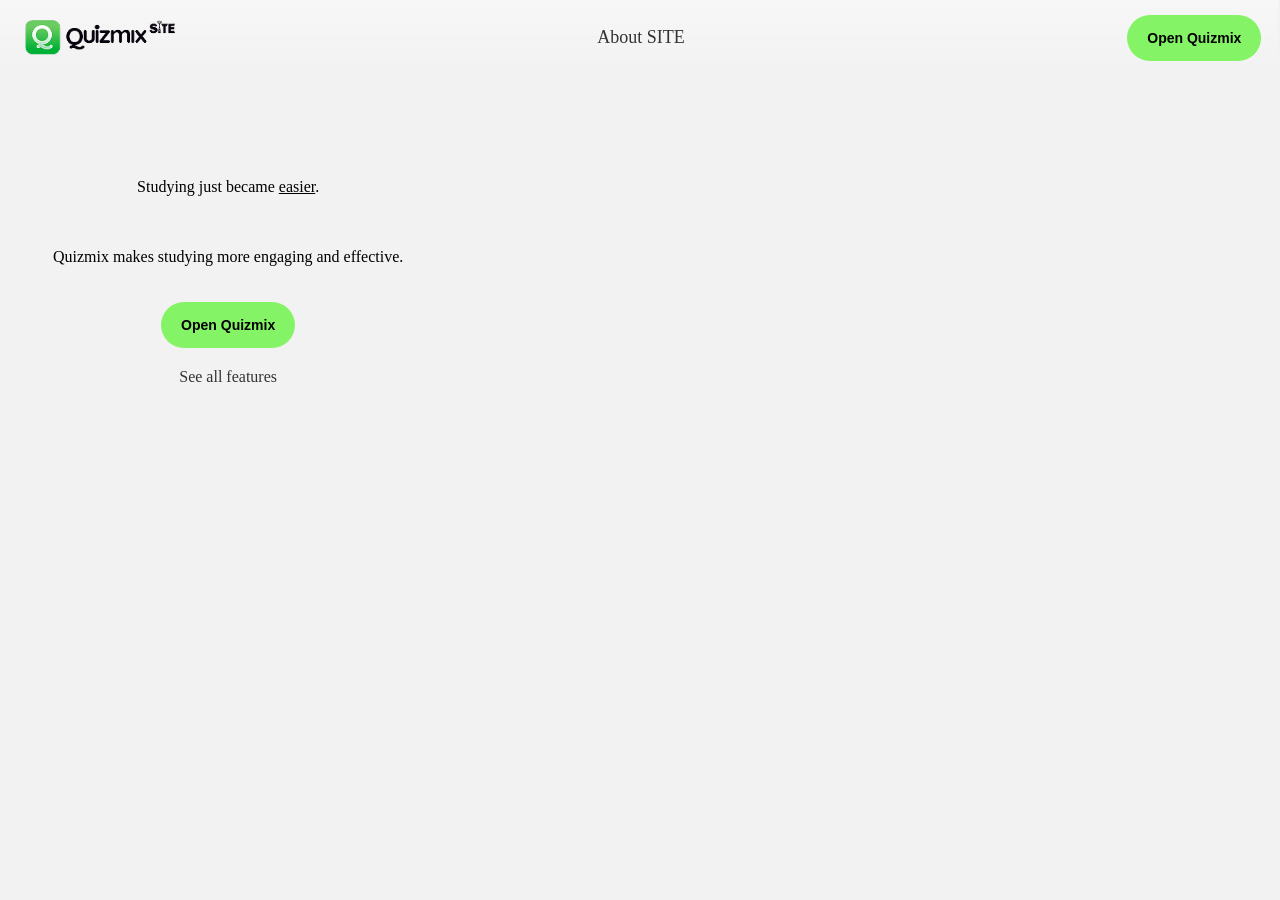
==== index.html @ 356f2a64 "Removed one menu in the dropdown" ====
<html lang="en">
<head>
    <meta charset="UTF-8">
    <meta name="viewport" content="width=device-width, initial-scale=1.0">
    <title>Features - SITE Quizmix</title>
    <link rel="stylesheet" href="css/index.css">
</head>
<body>
    <!-- Header -->
    <header>
        <div class="logo-div">
            <img src="images/logo.png" alt="SITE Quizmix Logo" id="logo">
        </div>

        <div class="navbar-div">
                <!--Change to dropdown-->
                <a href="about.html">
                    About SITE
                <!--Insert arrow-->
                </a>
        </div>

        <div class="open-button">
            <button class="open-btn">Open Quizmix</button>
        </div>

    </header>

    <!-- From Bottom of Header to See all features -->
    <div class="content-one">
        <div class="hero-section">
            <p class="big-text">Studying just became <u>easier</u>.</p>
            <p class="small-text">Quizmix makes studying more engaging and effective.</p>
            <button class="open-btn">Open Quizmix <!--Insert arrow--></button>
            <a href="">See all features</a>
        </div>
        
    </div>
 
    <div class="content-two">

    </div>
    <script src="js/index.js"></script>
</body>
</html>
---- css/index.css ----
body{
    background-color: #f2f2f2;
}

/*Section One*/
.section-one{
    display: flex;
    justify-content: center;
    align-items: center;
    height: 100vh;
    width: 100%;
    background-color: #2b2b2b;
}
/*Header*/
header{
    display: flex;
    text-align: center;
    align-items: center;
    justify-content: space-between;
    vertical-align: middle;
    position: fixed;
    width: 100%;
    box-sizing: border-box;
    padding: 1.3%;
    z-index: 1;
    background: linear-gradient(to bottom, #ffffff69, transparent);
    margin-top: -10px;
    margin-left: -10px;
    transition: all 0.4s ease-in-out; 
}

.scrolled header{
    display: flex;
    text-align: center;
    align-items: center;
    justify-content: space-between;
    vertical-align: middle;
    position: fixed;
    width: 96vw;
    box-sizing: border-box;
    padding: 1% 2%;
    z-index: 1;
    background-color:#ffffff10;
    border-radius: 100px;
    margin-top: 1vh;
    margin-left: 1vw;
    transition: all 0.4s ease-in-out; 
}

.logo-div{
    display: flex;
    justify-content: center;
    align-items: center;
    margin-left: 10px;
}

.navbar-div{
    display: flex;
    align-items: center;    
    vertical-align: middle;
}

.navbar-div a{
    margin-right: 20px;
    font-size: 18px;
    color: #333;
    text-decoration: none;
}

.open-btn{
    background-color: #85F366;
    border: none;
    padding: 15px 20px;
    font-size: 14px;
    font-weight: bold;
    cursor: pointer;
    border-radius: 100px;
}

#logo{
    width: 100%;
    max-width: 150px;
    height: auto;
    display: block;
}



/*Content 1*/

.content-one{
    position: absolute;
}

.hero-section{
    display: flex;
    flex-direction: column;
    align-items: center;
    justify-content: center;
    text-align: center;
    gap: 20px;
    position: relative;
    padding: 5vw 5vh;
    margin-top: 10vh;
}

.hero-section a{
    color: #333;
    text-decoration: none;
}
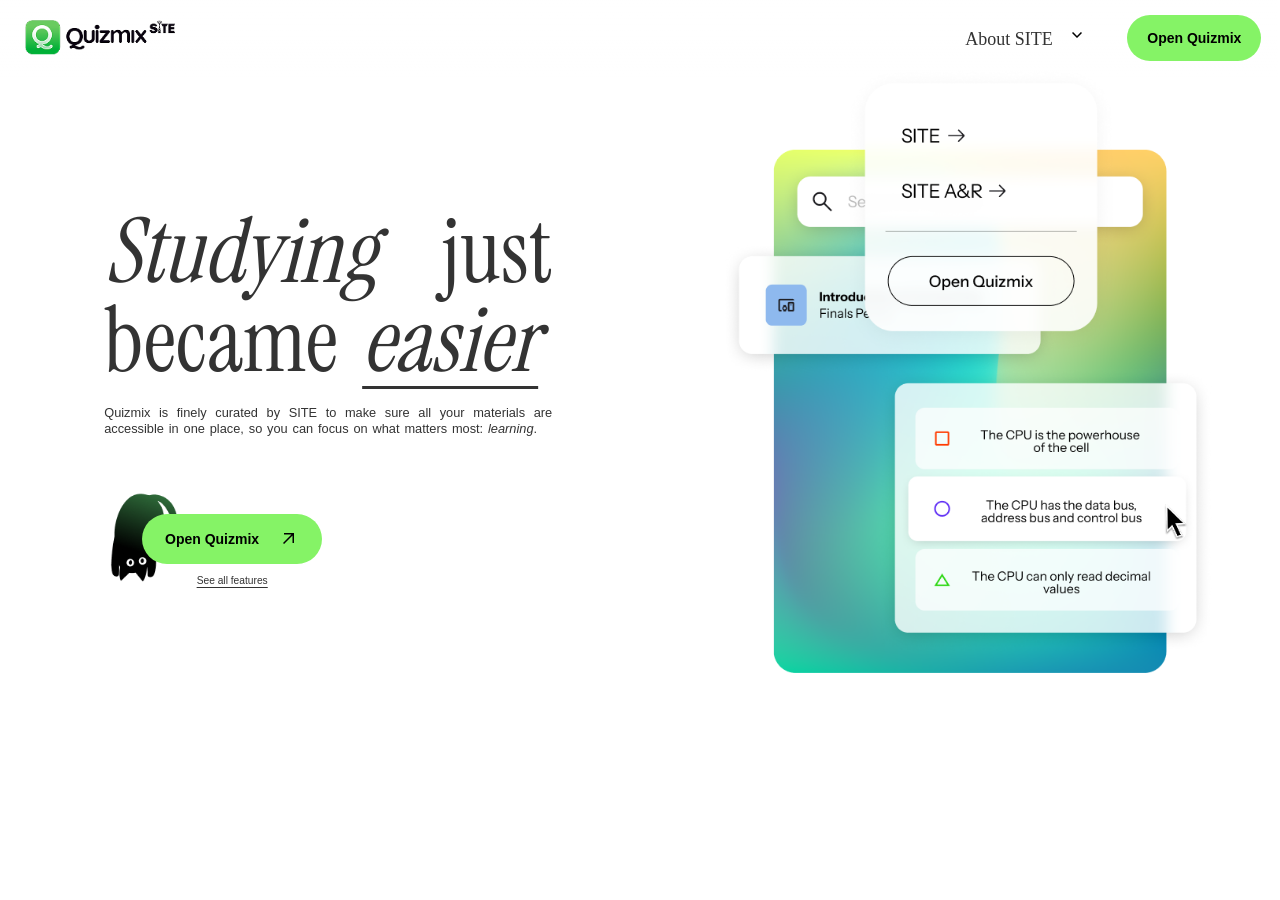
==== commit 5f8e9f21: "First section of landing page html and css" ====
--- a/index.html
+++ b/index.html
@@ -16,7 +16,7 @@
                 <!--Change to dropdown-->
                 <a href="about.html">
                     About SITE
-                <!--Insert arrow-->
+                    <img src="images/dropdown.svg" alt="arrow" id="button-arrow">
                 </a>
         </div>
 
@@ -29,15 +29,25 @@
     <!-- From Bottom of Header to See all features -->
     <div class="content-one">
         <div class="hero-section">
-            <p class="big-text">Studying just became <u>easier</u>.</p>
-            <p class="small-text">Quizmix makes studying more engaging and effective.</p>
-            <button class="open-btn">Open Quizmix <!--Insert arrow--></button>
-            <a href="">See all features</a>
+            <p class="big-text"><i>Studying</i> just became <i><u>easier</u></i></p>
+            <p class="small-text">Quizmix is finely curated by SITE to make sure all your materials
+                are accessible in one place, so you can focus on what matters most: <i>learning</i>.
+            </p>
+                <div class="hero-buttons">
+                    <img src="images/posa-one.png" alt="Cat" id="posa-one">
+                    <button class="open-btn-1">Open Quizmix <img src="images/button-arrow.svg" alt="arrow" id="button-arrow"></button>
+                    
+                </div>
+            <a href="#features" id="hero-feature">See all features</a>
         </div>
-        
+
+        <div class="right-section">
+            <img src="images/hero-image.png" alt="Hero Image" id="hero-image">
+        </div>
+
     </div>
  
-    <div class="content-two">
+    <div class="content-two" id="features">
 
     </div>
     <script src="js/index.js"></script>
--- a/css/index.css
+++ b/css/index.css
@@ -1,16 +1,28 @@
+@font-face {
+    font-family: 'Instrument Serif Italic';
+    src: url('../fonts/InstrumentSerif-Italic.ttf') format('truetype');
+    font-weight: normal;
+    font-style: normal;
+}
+
+@font-face {
+    font-family: 'Instrument Serif Regular';
+    src: url('../fonts/InstrumentSerif-Regular.ttf') format('truetype');
+    font-weight: normal;
+    font-style: normal;
+}
+
+@font-face {
+    font-family: 'Instrument Sans Regular';
+    src: url('../fonts/InstrumentSans-Regular.ttf') format('truetype');
+    font-weight: normal;
+    font-style: normal;
+}
+
 body{
-    background-color: #f2f2f2;
-}
-
-/*Section One*/
-.section-one{
-    display: flex;
-    justify-content: center;
-    align-items: center;
-    height: 100vh;
-    width: 100%;
-    background-color: #2b2b2b;
-}
+    background-color: #fff;
+}
+
 /*Header*/
 header{
     display: flex;
@@ -40,7 +52,8 @@
     box-sizing: border-box;
     padding: 1% 2%;
     z-index: 1;
-    background-color:#ffffff10;
+    background: rgba(255, 255, 255, 0.15);
+    backdrop-filter: blur(10px);
     border-radius: 100px;
     margin-top: 1vh;
     margin-left: 1vw;
@@ -55,9 +68,9 @@
 }
 
 .navbar-div{
-    display: flex;
-    align-items: center;    
-    vertical-align: middle;
+    width: max-content;
+    margin-left: auto;
+    margin-right: 20px;
 }
 
 .navbar-div a{
@@ -90,6 +103,10 @@
 
 .content-one{
     position: absolute;
+    display: flex;
+    justify-content: space-between;
+    width: 100%;
+    margin-top: 4vh;
 }
 
 .hero-section{
@@ -97,14 +114,105 @@
     flex-direction: column;
     align-items: center;
     justify-content: center;
-    text-align: center;
+    text-align: left;
+    width: 35%;
     gap: 20px;
     position: relative;
     padding: 5vw 5vh;
-    margin-top: 10vh;
+    margin-top: 1vh;
+    margin-left: 4%;
 }
 
 .hero-section a{
-    color: #333;
-    text-decoration: none;
-}
+    font-family: 'Instrument Sans Regular', sans-serif;
+    color: #333;
+    text-decoration: underline;
+    text-underline-offset: 0.2vw;
+    font-size: 0.8vw;
+    margin-top: -1vh;
+    margin-left: -15vw;
+}
+
+
+.big-text{
+    font-family: 'Instrument Serif Regular', sans-serif;
+    font-size: 7vw;
+    color: #333;
+    word-spacing: 0.1em;
+    line-height: 1;
+    text-align: justify;
+}
+
+.small-text{
+    font-family: 'Instrument Sans Regular', sans-serif;
+    font-size: 1vw;
+    color: #333;
+    word-spacing: 0.1em;
+    line-height: 1.2;
+    margin-top: -10vh;
+    text-align: justify;
+}
+
+u{
+    text-decoration-thickness: 3px;
+    text-underline-offset: 1.2vw;
+}
+
+.hero-buttons{
+    display: flex;
+    align-items: left;
+    gap: 1vw;
+    margin-left: -15vw;
+}
+
+.open-btn-1{
+    background-color: #85F366;
+    border: none;
+    padding: 15px 23px;
+    font-size: 14px;
+    font-weight: bold;
+    cursor: pointer;
+    border-radius: 100px;
+    margin-top: 5vh;
+    position: relative;
+    display:inline-flex;
+    align-items: center;
+    justify-content: center;
+    gap: 0.8vw;
+}
+
+#posa-one{
+    position: absolute;
+    z-index: -1;
+    top: 72%;
+    width: 20%;
+    margin-left: -10%;
+    height: auto;
+    object-fit: contain;
+
+}
+
+#button-arrow{
+    width: 20px;
+    height: 20px;
+    margin-left: 10px;
+}
+
+.right-section{
+    position: absolute;
+    top: 0;
+    right: -10%;
+    width: 70%;
+    height: 100%;
+    display: flex;
+    align-items: center;
+    justify-content: center;
+    vertical-align: middle;
+}
+
+#hero-image{
+    width: 55%;
+    height: auto;
+    object-fit: cover;
+    margin-top: 5vh;
+}
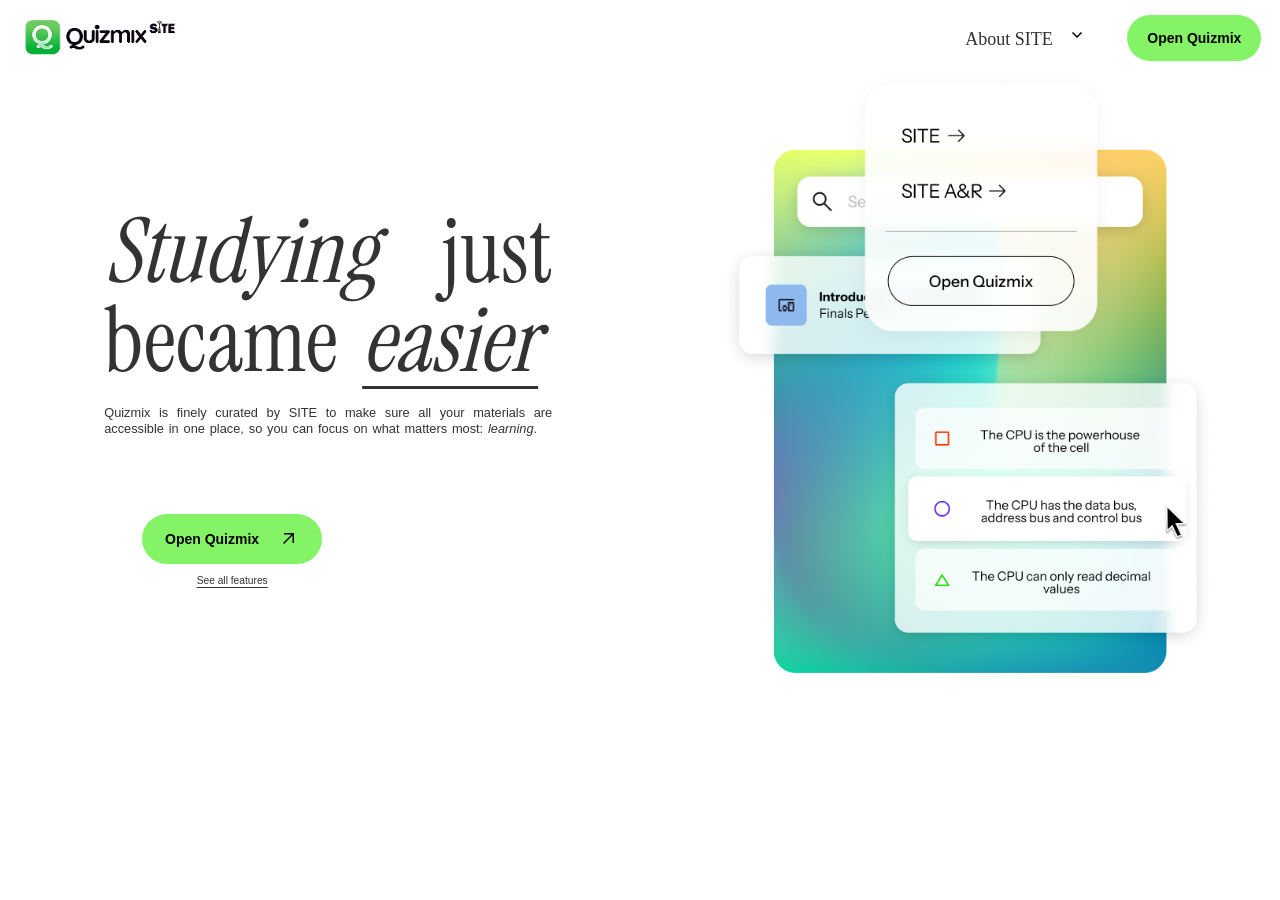
==== commit f35dd4da: "section two" ====
--- a/index.html
+++ b/index.html
@@ -48,6 +48,57 @@
     </div>
  
     <div class="content-two" id="features">
+        <div class="col-zero">
+            <p class="head-text-two">Using Quizmix</p>
+            <p class="body-text-two">Quizmix is built around usability with a distraction-free interface.
+                Study without any ads, locked features or unnecessary clutter. Quizmix is designed to be 
+                simple, fast and easy to use.
+            </p>
+        </div>
+
+        <div class="col-one">
+            <div class="col-one-left">
+                <img src="images/con-two-col-one.png" alt="Lists" id="col-one-img">
+            </div>
+
+            <div class="col-one-right">
+                <p class="main-item">
+                    Lists
+                </p>
+                <p class="desc">
+                    All of your UST CICS courses are listed and searchable throughout the interface.
+                </p>
+            </div>
+
+        </div>
+
+        <div class="col-two">
+            <div class="col-one-left">
+                
+            </div>
+            
+            <div class="col-one-right">
+                <img src="images/con-two-col-two.png" alt="Quiz Items" id="col-two-img">
+            </div>
+            
+        </div>
+
+        <div class="col-three">
+            <div class="col-one-left">
+                <img src="images/con-two-col-three.png" alt="Quiz Items" id="col-three-img">
+            </div>
+            
+            <div class="col-one-right">
+                <p class="main-item">
+                    Rating
+                </p>
+                <p class="desc">
+                    After finishing the item, you can tell Quizmix how hard it was, and it will repeat the same
+                    question for you until you get it right.           
+                </p>
+            </div>
+
+        </div>
 
     </div>
     <script src="js/index.js"></script>
--- a/css/index.css
+++ b/css/index.css
@@ -19,8 +19,10 @@
     font-style: normal;
 }
 
-body{
+html, body{
     background-color: #fff;
+    max-width: 100%;
+    overflow-x: hidden;
 }
 
 /*Header*/
@@ -215,4 +217,102 @@
     height: auto;
     object-fit: cover;
     margin-top: 5vh;
+}
+
+/*Content Two*/
+
+.content-two{
+    position: absolute;
+    top: 120vh;
+    width: 99%; 
+    display: grid;
+    place-items: center;
+    vertical-align: middle;
+}
+
+.col-zero{
+    display: grid;
+    place-items: center;
+    vertical-align: middle;
+    width: 100%;
+}
+
+.head-text-two{
+    font-family: 'Instrument Serif Regular', sans-serif;
+    font-size: 5vw;
+    color: #333;
+    word-spacing: 0.1em;
+    line-height: 1;
+    text-align: center;
+}
+.body-text-two{
+    font-family: 'Instrument Sans Regular', sans-serif;
+    font-size: 1vw;
+    color: #333;
+    word-spacing: 0.1em;
+    line-height: 1.2;
+    text-align: center;
+    margin-top: -5vh;
+    width: 50%;
+    margin-bottom: 10vh;
+}
+
+#col-one-img{
+    width: 80%;
+    height: auto;
+    object-fit: cover;
+}
+
+#col-two-img{
+    width: 83%;
+    height: auto;
+    object-fit: cover;
+}
+
+#col-three-img{
+    width: 78%;
+    height: auto;
+    object-fit: cover;
+}
+
+.col-one, .col-two, .col-three{
+    background-color: #FBFBFB;
+    width: 80%;
+    border-radius: 20px;
+    border: 1px solid #E0E0E0;
+    display: flex;
+    flex-direction: row;
+    align-items: center;
+    justify-content: center;
+    padding: 1vw 1vh;
+    margin-bottom: 5vh;
+    gap: 10vw;
+}
+
+.col-one{
+    
+}
+
+.col-one-right, .col-three-right{
+    width: 30%;
+    display: flex;
+    flex-direction: column;
+    align-items: left;
+    justify-content: center;
+    padding: 0.5vw 0.5vh;
+}
+
+.main-item{
+    font-family: 'Instrument Sans Regular', sans-serif;
+    font-size: 1.5vw;
+    font-weight: bold;
+    text-align: left;
+    margin-bottom: -1.5vh;
+}
+
+.desc{
+    font-family: 'Instrument Sans Regular', sans-serif;
+    font-size: 1.5vw;
+    text-align: left;
+    margin-bottom: 1vh;
 }
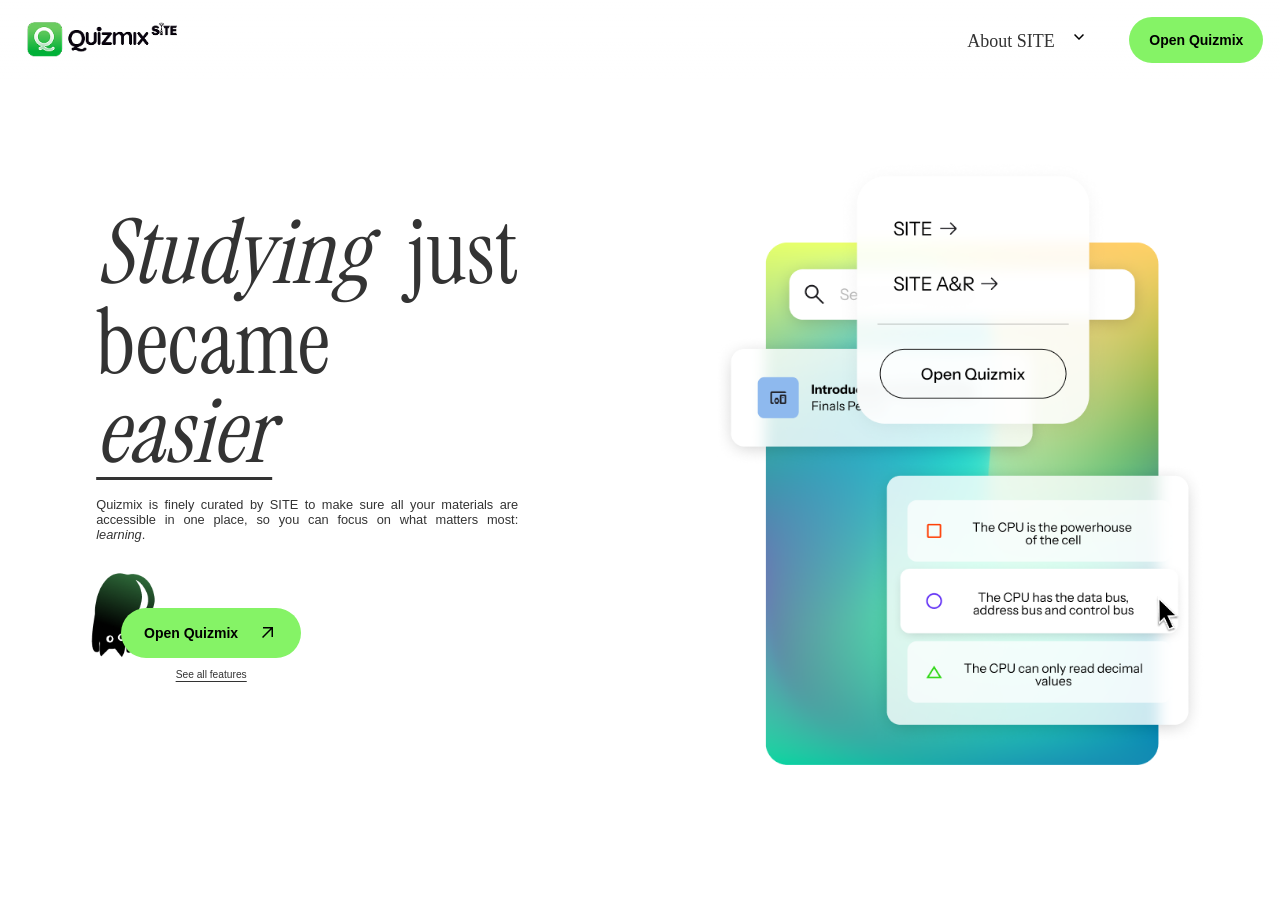
==== commit 4d7cbc67: "basic html and basic css for quizmix landing page done next: - advanced css (responsiveness) - javas" ====
--- a/index.html
+++ b/index.html
@@ -62,10 +62,10 @@
             </div>
 
             <div class="col-one-right">
-                <p class="main-item">
+                <p class="main-item-right">
                     Lists
                 </p>
-                <p class="desc">
+                <p class="desc-right">
                     All of your UST CICS courses are listed and searchable throughout the interface.
                 </p>
             </div>
@@ -73,26 +73,31 @@
         </div>
 
         <div class="col-two">
-            <div class="col-one-left">
-                
-            </div>
-            
-            <div class="col-one-right">
+            <div class="col-two-left">
+                <p class="main-item-left">
+                    Quiz Items
+                </p>
+                <p class="desc-left">
+                    Pick the correct option, and earn points for every correct answer.
+                </p>
+            </div>
+            
+            <div class="col-two-right">
                 <img src="images/con-two-col-two.png" alt="Quiz Items" id="col-two-img">
             </div>
             
         </div>
 
         <div class="col-three">
-            <div class="col-one-left">
+            <div class="col-three-left">
                 <img src="images/con-two-col-three.png" alt="Quiz Items" id="col-three-img">
             </div>
             
-            <div class="col-one-right">
-                <p class="main-item">
+            <div class="col-three-right">
+                <p class="main-item-right">
                     Rating
                 </p>
-                <p class="desc">
+                <p class="desc-right">
                     After finishing the item, you can tell Quizmix how hard it was, and it will repeat the same
                     question for you until you get it right.           
                 </p>
@@ -100,6 +105,113 @@
 
         </div>
 
+    </div>
+
+    <div class="content-three">
+        <div class="body-text" id ="second-page-text">
+                <p class="head-text-three">Contributing</p>
+        </div>
+
+        <div class="link-github">
+            <a class ="link_text" href="https://www.github.com/sitecics">Go to SITE Github</a>
+            <img src="images/button-right.svg" alt="arrow forward" width="30"> 
+        </div>
+
+            <div class="boxes">
+
+                <div class = "card-body">
+                    <div class="content">
+                        <img src="images/posa-two.png" alt="posa" id ="posa-two">
+                    <div class="card-title">
+                        <div class ="title-text-box">
+                            <p class="info-header-text">Open Source</p>
+                        </div>
+                        <div>
+                            <img src="images/button-arrow.svg" alt="" width="40">
+                        </div>
+                    </div>
+                        <p class="info-body-text">
+                            You could help maintain Quizmix or create new add-ons/features.
+                        </p>
+                    </div> 
+                </div>
+
+                <div class = "card-body">
+                    <div class="content">
+                        <div class="card-title">
+                            <div class ="title-text-box">
+                                <p class="info-header-text">Bug Tracker</p>
+                            </div>
+                            <div>
+                                <img src="images/button-arrow.svg" alt="" width="40">
+                            </div>
+                        </div>
+                            <p class="info-body-text">Open an issue on the GitHub repository to report bugs or suggest improvements.</p>
+                        </div> 
+                </div>
+
+                <div class = "card-body">
+                    <div class="content">
+                        <div class="card-title">
+                            <div  class ="title-text-box">
+                            <p class="info-header-text">Translate Quizmix</p>
+                        </div>
+                        <div>
+                            <img src="images/button-arrow.svg" alt="" width="40">
+                        </div>
+                    </div>
+                        <p class="info-body-text">Help with the efforts to translate Quizmix into other languages.</p>
+                    </div>
+                </div>
+            
+            </div>
+
+    </div>
+
+    <div id="footer">
+        <div id = "last-page-text">
+            <div class="footer-info" id ="footer-info-1">
+                <div>
+                    <img src="images/site-logo-dark.png" alt="" width="100">
+                    <p id = "site-address">Saint Pier Giorgio Frassati, O.P. Building, University of Santo Tomas, España Boulevard, Manila, Philippines</p>
+                </div>
+            <div>
+                <button>
+                    <img src="images/language.svg" alt="" width="20%" height="20%">
+                    <p>English</p>
+                </button>
+            </div>
+
+            </div>
+            <div class = "footer-info" id = "footer-info-2">
+                <div class = "footer-info-text" id = "footer-info-text-1">
+                    <p id="site-info">The UST SITE (Society of Information Technology Enthusiasts) is the official academic and parent student organization for the Information Technology department within the University of Santo Tomas. </p>
+                </div>
+                <div class = "footer-links" id ="direct-links-website">
+                    <a href="index.html">Home</a>
+                    <a href="">Features</a>
+                    <a href="">About SITE</a>
+                </div>
+                <div class = "footer-links" id ="SITE-links-website">
+                    <a href="">About SITE A&R</a>
+                    <a href="">SITE Frontdesk</a>
+                    <a href="">SITE Paturo</a>
+                </div>
+            </div>
+            <div>
+                <hr>
+            </div>
+            <div class = "footer-info" id = "footer-info-3">
+                <div id = "a-links-1">
+                    <a href="">Cookie Policy</a>
+                    <a href="">Terms of Service</a>
+                    <a href="">Privacy Policy</a>
+                </div>
+                <div>
+                    <a href="" id="feedback">Feedback & Bugreport</a>
+                </div>
+            </div>
+        </div>
     </div>
     <script src="js/index.js"></script>
 </body>
--- a/css/index.css
+++ b/css/index.css
@@ -17,6 +17,12 @@
     src: url('../fonts/InstrumentSans-Regular.ttf') format('truetype');
     font-weight: normal;
     font-style: normal;
+}
+
+*{
+    margin: 0;
+    padding: 0;
+    box-sizing: border-box;
 }
 
 html, body{
@@ -38,8 +44,6 @@
     padding: 1.3%;
     z-index: 1;
     background: linear-gradient(to bottom, #ffffff69, transparent);
-    margin-top: -10px;
-    margin-left: -10px;
     transition: all 0.4s ease-in-out; 
 }
 
@@ -108,7 +112,7 @@
     display: flex;
     justify-content: space-between;
     width: 100%;
-    margin-top: 4vh;
+    margin-top: 15vh;
 }
 
 .hero-section{
@@ -117,12 +121,13 @@
     align-items: center;
     justify-content: center;
     text-align: left;
-    width: 35%;
+    width: 40%;
     gap: 20px;
     position: relative;
     padding: 5vw 5vh;
     margin-top: 1vh;
     margin-left: 4%;
+    z-index:0;
 }
 
 .hero-section a{
@@ -151,7 +156,6 @@
     color: #333;
     word-spacing: 0.1em;
     line-height: 1.2;
-    margin-top: -10vh;
     text-align: justify;
 }
 
@@ -186,12 +190,10 @@
 #posa-one{
     position: absolute;
     z-index: -1;
-    top: 72%;
     width: 20%;
-    margin-left: -10%;
     height: auto;
     object-fit: contain;
-
+    margin-left: -4vw;
 }
 
 #button-arrow{
@@ -245,6 +247,7 @@
     line-height: 1;
     text-align: center;
 }
+
 .body-text-two{
     font-family: 'Instrument Sans Regular', sans-serif;
     font-size: 1vw;
@@ -252,13 +255,13 @@
     word-spacing: 0.1em;
     line-height: 1.2;
     text-align: center;
-    margin-top: -5vh;
     width: 50%;
+    margin-top: 2vh;
     margin-bottom: 10vh;
 }
 
 #col-one-img{
-    width: 80%;
+    width: 110%;
     height: auto;
     object-fit: cover;
 }
@@ -289,20 +292,34 @@
     gap: 10vw;
 }
 
-.col-one{
-    
+.col-two-left{
+    width: 30%;
+    display: flex;
+    flex-direction: column;
+    align-items: left;
+    justify-content: right;
+    padding: 0.5vw 0.5vh;
+}
+
+.col-one-left, .col-three-left{
+    width: 30%;
+    display: flex;
+    flex-direction: column;
+    align-items: center;
+    justify-content: center;
+    padding: 0.5vw 0.5vh;
 }
 
 .col-one-right, .col-three-right{
     width: 30%;
     display: flex;
     flex-direction: column;
-    align-items: left;
+    align-items: right;
     justify-content: center;
     padding: 0.5vw 0.5vh;
 }
 
-.main-item{
+.main-item-right{
     font-family: 'Instrument Sans Regular', sans-serif;
     font-size: 1.5vw;
     font-weight: bold;
@@ -310,9 +327,273 @@
     margin-bottom: -1.5vh;
 }
 
-.desc{
+.main-item-left{
     font-family: 'Instrument Sans Regular', sans-serif;
     font-size: 1.5vw;
+    font-weight: bold;
+    text-align: right;
+    margin-bottom: -1.5vh;
+}
+
+.desc-right{
+    font-family: 'Instrument Sans Regular', sans-serif;
+    font-size: 1.3vw;
     text-align: left;
-    margin-bottom: 1vh;
+    margin-top: 2vh;
+}
+
+.desc-left{
+    font-family: 'Instrument Sans Regular', sans-serif;
+    font-size: 1.3vw;
+    text-align: right;
+    margin-top: 2vh;
+}
+
+/*Content Three*/
+.content-three{
+    background-color: #f7fbf0;
+    position: absolute;
+    padding: 10vh;
+    top: 300vh;
+    width: 100%;
+    display: grid;
+    place-items: center;
+    vertical-align: middle;
+}
+
+.head-text-three{
+    font-family: 'Instrument Serif Regular', sans-serif;
+    font-size: 5vw;
+    color: #333;
+    word-spacing: 0.1em;
+    line-height: 1;
+    text-align: center;
+}
+
+#second-page-text{
+    width: 40%;
+}
+
+
+#second-page-text .main-text{
+    margin: 0;
+}
+
+.link-github{
+    padding-top: 3%;
+    display: flex;
+    font-size: 1.3rem;
+    justify-content: center;
+    align-items: center;
+    gap: 1vw;
+}
+.link-github a{
+    font-family: 'Instrument Sans Regular', sans-serif;
+    color: #333;
+    text-decoration: underline;
+    text-decoration-thickness: 0.15vh;
+    text-underline-offset: 0.2vw;
+}
+
+.boxes{
+    width: 80%;
+    margin: 0 auto;
+    display: grid;
+    grid-template-columns: auto auto auto;
+    gap: 50px;
+    position: relative;
+    padding-top: 5%;
+    padding-bottom: 5%;
+}
+
+#posa-two{
+    position: absolute;
+    top: -8%;
+    left: 0;
+    width: 19%;
+    height: auto;
+    object-fit: contain;
+}
+
+ .content{
+    width: 90%;
+    margin: 0 auto;
+ }
+
+.card-body{
+    background-color: #E6F6D4;
+    padding: 20px 10px;
+}
+
+.card-title{
+    display: flex;
+    flex: 1;
+    padding-bottom: 5%;
+}
+
+.card-title div:nth-of-type(2){
+    display: flex;
+    justify-content: flex-end;
+    align-items: flex-start;
+    width: 30%;
+}
+
+.info-header-text{
+    font-family: 'Instrument Serif Regular', sans-serif;
+    font-size: 3vw;
+    color: #333;
+    word-spacing: 0.01em;
+    line-height: 1;
+    text-align: left;
+}
+
+.info-body-text{
+    font-family: 'Instrument Sans Regular', sans-serif;
+    font-size: 1.2vw;
+    color: #333;
+    letter-spacing: 0.01em;
+    line-height: 1.1;
+    text-align: left;
+    margin-top: 2vh;
+}
+
+
+/*Footer*/
+#footer{
+    background-color:#c7e3be;
+    position:absolute;
+    display: flex;
+    justify-content: center; 
+    align-items: center;
+    width: 100%;
+    left: 0;
+    margin: 0; 
+    top:390%
+}
+
+
+#last-page-text{
+    display: flex;
+    flex-direction: column;
+    width: 85%;
+    box-sizing: border-box;
+    padding-top: 7%;
+    padding-bottom: 2%;
+}
+
+.footer-info{
+    display: flex;
+    align-items: center;
+}
+
+.footer-info > div{
+    flex: 1;
+}
+
+
+#site-address{
+    font-family: 'Instrument Sans Regular', sans-serif;
+    font-size: 0.7rem;
+    color: #4C603A;
+    width: 60%;
+    margin-top: 2vh;
+}
+
+#site-info{
+    font-family: 'Instrument Sans Regular', sans-serif;
+    font-size: 1em;
+    color: #262b24;
+    margin-top: 7vh;
+}
+
+
+#footer-info-1 button{
+    display: flex;
+    align-items: center;
+    justify-content: flex-start;
+    gap: 20px;
+    background-color: transparent;
+    border-radius: 20px;
+    width: 25%;
+    border: 1px solid #4C603A;
+    padding: 8px 15px;
+    cursor: pointer;
+}
+
+#footer-info-1 div:nth-of-type(2){
+    display: flex;
+    align-items: flex-start;
+    justify-content: flex-end;
+}
+
+#footer-info-2{
+    padding-bottom: 8%;
+}
+
+#footer-info-2 div:nth-of-type(1){
+    font-size: 0.97rem;
+    display: flex;
+    align-items: flex-end;
+    justify-content: flex-end;
+}
+
+
+.footer-links {
+    display: flex;
+    flex-direction: column;
+    justify-content: center;
+    align-items: flex-start;  
+    gap: 20px;  
+    padding-left: 10%;             
+}
+
+.footer-links a {
+    text-decoration: underline;    
+    font-size: 0.98vw;
+    color: #262b24;
+    text-decoration: none;  
+    font-family: 'Instrument Sans Regular', sans-serif;        
+}
+
+hr{
+    border: none;
+    height: 2px;
+    background-color: #97a688;
+}
+
+
+
+#footer-info-3{
+    display: flex;
+    align-items: center;
+    box-sizing: border-box;
+    padding-top: 2%;
+}
+
+#footer-info-3 a {
+    text-decoration: underline;    
+    font-size: 0.7rem;          
+}
+
+#footer-info-3 div:nth-of-type(2){
+    text-align: right;
+}
+
+#a-links-1{
+    display: flex;
+    gap: 30px;
+}
+
+#a-links-1 a{
+    font-family: 'Instrument Sans Regular', sans-serif;
+    color: #4C603A;
+    text-decoration: underline;
+    font-size: 0.7rem;
+}
+
+#feedback{
+    font-family: 'Instrument Sans Regular', sans-serif;
+    color: #4C603A;
+    text-decoration: underline;
+    font-size: 0.7rem;
 }
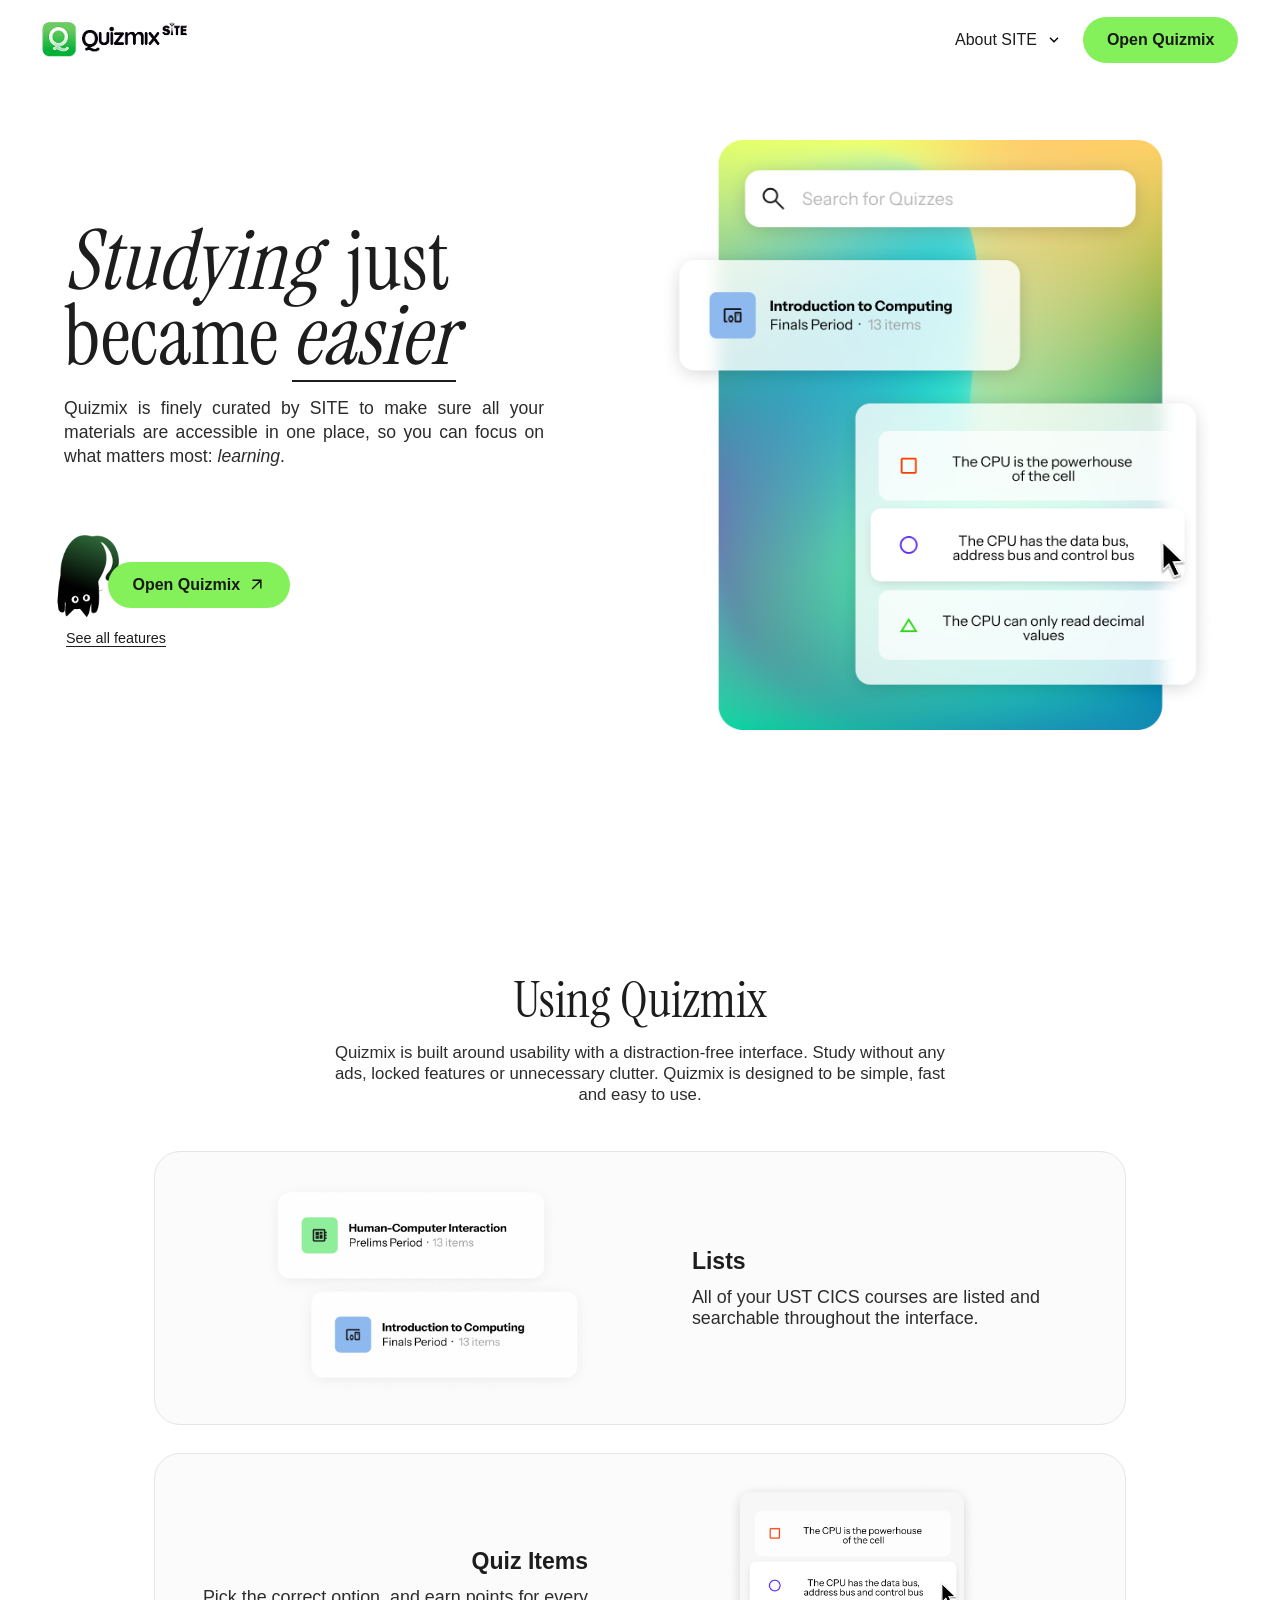
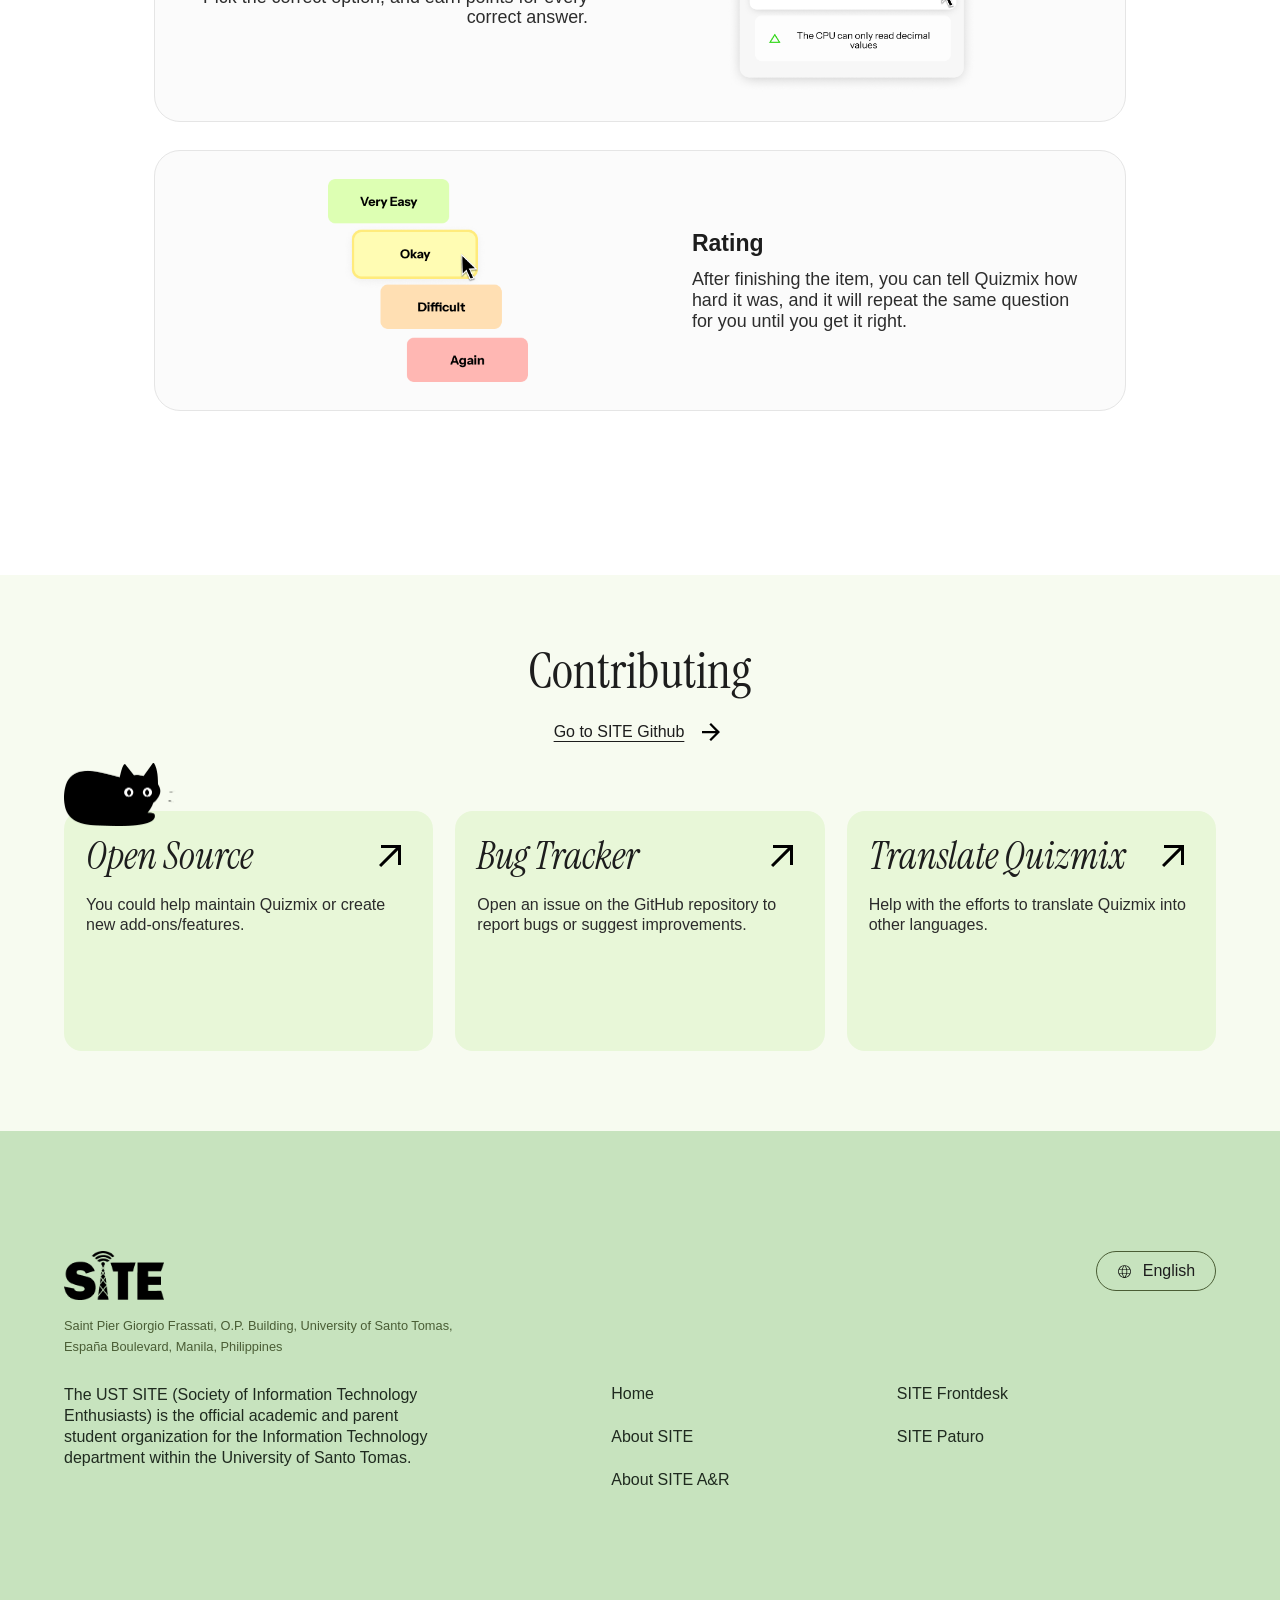
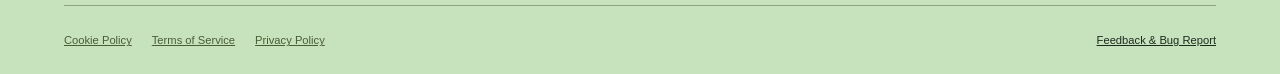
==== commit 2e548e62: "revised most of the structuring, removed unnecessary files" ====
--- a/index.html
+++ b/index.html
@@ -29,7 +29,7 @@
     <!-- From Bottom of Header to See all features -->
     <div class="content-one">
         <div class="hero-section">
-            <p class="big-text"><i>Studying</i> just became <i><u>easier</u></i></p>
+            <p class="big-text"><i>Studying</i> &nbsp;just became <i><u>easier</u></i></p>
             <p class="small-text">Quizmix is finely curated by SITE to make sure all your materials
                 are accessible in one place, so you can focus on what matters most: <i>learning</i>.
             </p>
@@ -46,6 +46,8 @@
         </div>
 
     </div>
+
+    <div class="divider"></div>
  
     <div class="content-two" id="features">
         <div class="col-zero">
@@ -107,6 +109,8 @@
 
     </div>
 
+    <div class="divider"></div>
+
     <div class="content-three">
         <div class="body-text" id ="second-page-text">
                 <p class="head-text-three">Contributing</p>
@@ -116,6 +120,8 @@
             <a class ="link_text" href="https://www.github.com/sitecics">Go to SITE Github</a>
             <img src="images/button-right.svg" alt="arrow forward" width="30"> 
         </div>
+
+        <div class="divider"></div>
 
             <div class="boxes">
 
@@ -169,6 +175,7 @@
     </div>
 
     <div id="footer">
+        <div class="divider-mini"></div>
         <div id = "last-page-text">
             <div class="footer-info" id ="footer-info-1">
                 <div>
@@ -189,26 +196,29 @@
                 </div>
                 <div class = "footer-links" id ="direct-links-website">
                     <a href="index.html">Home</a>
-                    <a href="">Features</a>
                     <a href="">About SITE</a>
+                    <a href="">About SITE A&R</a>
                 </div>
                 <div class = "footer-links" id ="SITE-links-website">
-                    <a href="">About SITE A&R</a>
                     <a href="">SITE Frontdesk</a>
                     <a href="">SITE Paturo</a>
                 </div>
             </div>
+
             <div>
+                <div class="divider-regular"></div>
                 <hr>
             </div>
+
             <div class = "footer-info" id = "footer-info-3">
                 <div id = "a-links-1">
                     <a href="">Cookie Policy</a>
                     <a href="">Terms of Service</a>
                     <a href="">Privacy Policy</a>
                 </div>
-                <div>
-                    <a href="" id="feedback">Feedback & Bugreport</a>
+            <div>
+
+                    <a href="" id="feedback"><u>Feedback & Bug Report</u></a>
                 </div>
             </div>
         </div>
--- a/css/index.css
+++ b/css/index.css
@@ -19,19 +19,30 @@
     font-style: normal;
 }
 
-*{
+* {
     margin: 0;
     padding: 0;
     box-sizing: border-box;
-}
-
-html, body{
-    background-color: #fff;
+    scroll-behavior: smooth;
+}
+
+html, body {
+    background-color: #ffffff;
     max-width: 100%;
     overflow-x: hidden;
-}
-
-/*Header*/
+    color: #1f1f1f;
+    font-family: 'Instrument Sans Regular', sans-serif;
+}
+
+img {
+    max-width: 100%;
+    display: block;
+}
+
+button, a {
+    font: inherit;
+}
+
 header{
     display: flex;
     text-align: center;
@@ -42,7 +53,7 @@
     width: 100%;
     box-sizing: border-box;
     padding: 1.3%;
-    z-index: 1;
+    z-index: 2;
     background: linear-gradient(to bottom, #ffffff69, transparent);
     transition: all 0.4s ease-in-out; 
 }
@@ -57,7 +68,7 @@
     width: 96vw;
     box-sizing: border-box;
     padding: 1% 2%;
-    z-index: 1;
+    z-index: 2;
     background: rgba(255, 255, 255, 0.15);
     backdrop-filter: blur(10px);
     border-radius: 100px;
@@ -66,534 +77,513 @@
     transition: all 0.4s ease-in-out; 
 }
 
-.logo-div{
-    display: flex;
-    justify-content: center;
-    align-items: center;
-    margin-left: 10px;
-}
-
-.navbar-div{
-    width: max-content;
+.logo-div {
+    display: flex;
+    align-items: center;
+    margin-left: 2%;
+}
+
+#logo {
+    width: 145px;
+    height: auto;
+}
+
+.navbar-div {
     margin-left: auto;
     margin-right: 20px;
 }
 
-.navbar-div a{
-    margin-right: 20px;
-    font-size: 18px;
-    color: #333;
+.navbar-div a {
+    display: inline-flex;
+    align-items: center;
+    gap: 8px;
+    color: #1d1d1d;
     text-decoration: none;
-}
-
-.open-btn{
-    background-color: #85F366;
+    font-size: 1rem;
+}
+
+.open-button{
+    margin-right: 2%;
+}
+
+.open-btn,
+.open-btn-1 {
+    background: #84f15a;
     border: none;
-    padding: 15px 20px;
-    font-size: 14px;
-    font-weight: bold;
+    border-radius: 999px;
+    padding: 14px 24px;
+    font-weight: 700;
     cursor: pointer;
-    border-radius: 100px;
-}
-
-#logo{
-    width: 100%;
-    max-width: 150px;
+    color: #1a1a1a;
+}
+
+.content-one,
+.content-two,
+.content-three,
+#footer {
+    position: relative;
+    z-index: 1;
+}
+
+.content-one {
+    max-width: 1280px;
+    margin: 0 auto;
+    padding: 140px 5vw 60px;
+    display: flex;
+    align-items: center;
+    justify-content: space-between;
+    gap: 40px;
+}
+
+.hero-section {
+    flex: 1;
+    max-width: 560px;
+    display: flex;
+    flex-direction: column;
+    align-items: flex-start;
+    gap: 22px;
+}
+
+.big-text {
+    font-family: 'Instrument Serif Regular', serif;
+    font-size: clamp(3.5rem, 6.5vw, 7rem);
+    line-height: 0.9;
+    color: #1d1d1d;
+    text-align: left;
+}
+
+.big-text i {
+    font-style: italic;
+}
+
+.big-text u {
+    text-decoration: underline;
+    text-underline-offset: 1rem;
+    text-decoration-thickness: .1rem;
+}
+
+.small-text {
+    font-size: 1.1rem;
+    line-height: 1.5rem;
+    color: #2b2b2b;
+    max-width: 480px;
+    text-align: justify;
+}
+
+.hero-buttons {
+    position: relative;
+    display: flex;
+    align-items: center;
+    gap: 14px;
+    width: 100%;
+    margin-top: 13%;
+}
+
+#posa-one {
+    position: absolute;
+    left: -5%;
+    top: -80%;
+    width: 18%;
+    z-index: 0;
+}
+
+.open-btn-1 {
+    position: relative;
+    z-index: 1;
+    display: inline-flex;
+    align-items: center;
+    gap: 8px;
+    margin-left: 8%;
+}
+
+#hero-feature {
+    color: #1d1d1d;
+    font-size: 0.9rem;
+    text-decoration: underline;
+    text-underline-offset: 3px;
+    margin-left: 2px;
+}
+
+.right-section {
+    flex: 1;
+    display: flex;
+    justify-content: center;
+    align-items: center;
+}
+
+#hero-image {
+    width: min(100%, 660px);
     height: auto;
-    display: block;
-}
-
-
-
-/*Content 1*/
-
-.content-one{
+}
+
+#button-arrow {
+    width: 18px;
+    height: 18px;
+}
+
+.content-two {
+    max-width: 1100px;
+    margin: 0 auto;
+    padding: 40px 5vw 20px;
+    display: flex;
+    flex-direction: column;
+    align-items: center;
+    gap: 28px;
+}
+
+.col-zero {
+    text-align: center;
+    width: 100%;
+    margin-bottom: 18px;
+}
+
+.head-text-two,
+.head-text-three {
+    font-family: 'Instrument Serif Regular', serif;
+    font-size: clamp(2.8rem, 4vw, 5rem);
+    line-height: 1;
+    color: #1d1d1d;
+}
+
+.body-text-two {
+    max-width: 620px;
+    margin: 18px auto 0;
+    font-size: 1.05rem;
+    line-height: 1.3rem;
+    color: #2d2d2d;
+}
+
+.col-one,
+.col-two,
+.col-three {
+    width: min(100%, 980px);
+    background: #fbfbfb;
+    border: 1px solid #e5e5e5;
+    border-radius: 26px;
+    padding: 28px 34px;
+    display: grid;
+    grid-template-columns: 1.2fr 1fr;
+    align-items: center;
+    gap: 24px;
+}
+
+.col-two {
+    grid-template-columns: 1fr 1.2fr;
+}
+
+.col-three {
+    grid-template-columns: 1.2fr 1fr;
+}
+
+.col-one-left,
+.col-three-left {
+    display: flex;
+    justify-content: center;
+    align-items: center;
+}
+
+.col-one-right,
+.col-three-right {
+    display: flex;
+    flex-direction: column;
+    justify-content: center;
+}
+
+.col-two-left {
+    display: flex;
+    flex-direction: column;
+    justify-content: center;
+    align-items: flex-end;
+    text-align: right;
+}
+
+.col-two-right {
+    display: flex;
+    justify-content: center;
+    align-items: center;
+}
+
+#col-one-img {
+    width: min(100%, 330px);
+    height: auto;
+}
+
+#col-two-img {
+    width: min(100%, 250px);
+    height: auto;
+}
+
+#col-three-img {
+    width: min(100%, 200px);
+    height: auto;
+}
+
+.main-item-right,
+.main-item-left {
+    font-size: clamp(1.2rem, 1.8vw, 2rem);
+    font-weight: 700;
+    color: #1d1d1d;
+    margin-bottom: 12px;
+}
+
+.desc-right,
+.desc-left {
+    font-size: clamp(1rem, 1.4vw, 1.3rem);
+    line-height: 1.3rem;
+    color: #2d2d2d;
+}
+
+.content-three {
+    background: #f7fbf0;
+    margin-top: 30px;
+    padding: 70px 5vw 80px;
+}
+
+.content-three > div {
+    max-width: 1200px;
+    margin: 0 auto;
+}
+
+#second-page-text {
+    text-align: center;
+    margin-bottom: 20px;
+}
+
+.link-github {
+    display: flex;
+    align-items: center;
+    justify-content: center;
+    gap: 12px;
+    margin-bottom: 20px;
+}
+
+.link-github a {
+    color: #1d1d1d;
+    text-decoration: underline;
+    text-underline-offset: 4px;
+}
+
+.divider {
+    width: 100%;
+    height: 4em;
+    margin: 40px 0;
+}
+.divider-mini {
+    width: 100%;
+    height: 1.3em;
+    margin: 20px 0;
+}
+.divider-regular {
+    width: 100%;
+    height: 3em;
+    margin: 20px 0;
+}
+
+.boxes {
+    display: grid;
+    grid-template-columns: repeat(3, minmax(220px, 1fr));
+    gap: 22px;
+    position: relative;
+    max-width: 1200px;
+    margin: 0 auto;
+}
+
+#posa-two {
     position: absolute;
-    display: flex;
+    top: -3em;
+    left: 0;
+    width: 7rem;
+    z-index: 0;
+}
+
+.card-body {
+    position: relative;
+    background: #e8f7d8;
+    border-radius: 18px;
+    padding: 26px 22px 18px;
+    min-height: 240px;
+    z-index: 1;
+}
+
+.card-body .content {
+    display: flex;
+    flex-direction: column;
+    height: 100%;
+}
+
+.card-title {
+    display: flex;
+    align-items: center;
     justify-content: space-between;
-    width: 100%;
-    margin-top: 15vh;
-}
-
-.hero-section{
-    display: flex;
-    flex-direction: column;
-    align-items: center;
-    justify-content: center;
-    text-align: left;
-    width: 40%;
+    gap: 12px;
+    margin-bottom: 18px;
+}
+
+.info-header-text {
+    font-family: 'Instrument Serif Italic', serif;
+    font-size: clamp(2rem, 3vw, 3rem);
+    line-height: 1;
+    color: #1d1d1d;
+}
+
+.info-body-text {
+    font-size: 1rem;
+    line-height: 1.3rem;
+    color: #2b2b2b;
+}
+
+#footer {
+    background: #c7e3be;
+    width: 100%;
+    padding: 60px 0 28px;
+}
+
+#last-page-text {
+    width: min(1200px, 90%);
+    margin: 0 auto;
+    display: flex;
+    flex-direction: column;
+    gap: 28px;
+}
+
+.footer-info {
+    display: flex;
+    justify-content: space-between;
+    align-items: center;
+    gap: 30px;
+}
+
+#footer-info-1 {
+    align-items: flex-start;
+}
+
+#site-address {
+    width: min(430px, 100%);
+    margin-top: 16px;
+    color: #4a5d35;
+    line-height: 1.3rem;
+    font-size: 0.8rem;
+}
+
+#footer-info-1 button {
+    display: inline-flex;
+    align-items: center;
+    justify-content: center;
+    gap: 10px;
+    padding: 10px 18px;
+    border-radius: 999px;
+    background: transparent;
+    border: 1px solid #4a5d35;
+    color: #1d1d1d;
+}
+
+#footer-info-2 {
+    align-items: flex-start;
+    gap: 10px;
+    margin-right: 13em;
+}
+
+#site-info {
+    max-width: 380px;
+    line-height: 1.3rem;
+    color: #1f2a1f;
+}
+
+.footer-links {
+    display: flex;
+    flex-direction: column;
+    gap: 25px;
+}
+
+.footer-links a,
+#footer-info-3 a{
+    color: #1f2a1f;
+    text-decoration: none;
+}
+
+hr {
+    border: none;
+    height: 1px;
+    background: rgba(84, 101, 74, 0.5);
+}
+
+#footer-info-3 {
+    display: flex;
+    align-items: center;
+    justify-content: space-between;
     gap: 20px;
-    position: relative;
-    padding: 5vw 5vh;
-    margin-top: 1vh;
-    margin-left: 4%;
-    z-index:0;
-}
-
-.hero-section a{
-    font-family: 'Instrument Sans Regular', sans-serif;
-    color: #333;
-    text-decoration: underline;
-    text-underline-offset: 0.2vw;
-    font-size: 0.8vw;
-    margin-top: -1vh;
-    margin-left: -15vw;
-}
-
-
-.big-text{
-    font-family: 'Instrument Serif Regular', sans-serif;
-    font-size: 7vw;
-    color: #333;
-    word-spacing: 0.1em;
-    line-height: 1;
-    text-align: justify;
-}
-
-.small-text{
-    font-family: 'Instrument Sans Regular', sans-serif;
-    font-size: 1vw;
-    color: #333;
-    word-spacing: 0.1em;
-    line-height: 1.2;
-    text-align: justify;
-}
-
-u{
-    text-decoration-thickness: 3px;
-    text-underline-offset: 1.2vw;
-}
-
-.hero-buttons{
-    display: flex;
-    align-items: left;
-    gap: 1vw;
-    margin-left: -15vw;
-}
-
-.open-btn-1{
-    background-color: #85F366;
-    border: none;
-    padding: 15px 23px;
-    font-size: 14px;
-    font-weight: bold;
-    cursor: pointer;
-    border-radius: 100px;
-    margin-top: 5vh;
-    position: relative;
-    display:inline-flex;
-    align-items: center;
-    justify-content: center;
-    gap: 0.8vw;
-}
-
-#posa-one{
-    position: absolute;
-    z-index: -1;
-    width: 20%;
-    height: auto;
-    object-fit: contain;
-    margin-left: -4vw;
-}
-
-#button-arrow{
-    width: 20px;
-    height: 20px;
-    margin-left: 10px;
-}
-
-.right-section{
-    position: absolute;
-    top: 0;
-    right: -10%;
-    width: 70%;
-    height: 100%;
-    display: flex;
-    align-items: center;
-    justify-content: center;
-    vertical-align: middle;
-}
-
-#hero-image{
-    width: 55%;
-    height: auto;
-    object-fit: cover;
-    margin-top: 5vh;
-}
-
-/*Content Two*/
-
-.content-two{
-    position: absolute;
-    top: 120vh;
-    width: 99%; 
-    display: grid;
-    place-items: center;
-    vertical-align: middle;
-}
-
-.col-zero{
-    display: grid;
-    place-items: center;
-    vertical-align: middle;
-    width: 100%;
-}
-
-.head-text-two{
-    font-family: 'Instrument Serif Regular', sans-serif;
-    font-size: 5vw;
-    color: #333;
-    word-spacing: 0.1em;
-    line-height: 1;
-    text-align: center;
-}
-
-.body-text-two{
-    font-family: 'Instrument Sans Regular', sans-serif;
-    font-size: 1vw;
-    color: #333;
-    word-spacing: 0.1em;
-    line-height: 1.2;
-    text-align: center;
-    width: 50%;
-    margin-top: 2vh;
-    margin-bottom: 10vh;
-}
-
-#col-one-img{
-    width: 110%;
-    height: auto;
-    object-fit: cover;
-}
-
-#col-two-img{
-    width: 83%;
-    height: auto;
-    object-fit: cover;
-}
-
-#col-three-img{
-    width: 78%;
-    height: auto;
-    object-fit: cover;
-}
-
-.col-one, .col-two, .col-three{
-    background-color: #FBFBFB;
-    width: 80%;
-    border-radius: 20px;
-    border: 1px solid #E0E0E0;
-    display: flex;
-    flex-direction: row;
-    align-items: center;
-    justify-content: center;
-    padding: 1vw 1vh;
-    margin-bottom: 5vh;
-    gap: 10vw;
-}
-
-.col-two-left{
-    width: 30%;
-    display: flex;
-    flex-direction: column;
-    align-items: left;
-    justify-content: right;
-    padding: 0.5vw 0.5vh;
-}
-
-.col-one-left, .col-three-left{
-    width: 30%;
-    display: flex;
-    flex-direction: column;
-    align-items: center;
-    justify-content: center;
-    padding: 0.5vw 0.5vh;
-}
-
-.col-one-right, .col-three-right{
-    width: 30%;
-    display: flex;
-    flex-direction: column;
-    align-items: right;
-    justify-content: center;
-    padding: 0.5vw 0.5vh;
-}
-
-.main-item-right{
-    font-family: 'Instrument Sans Regular', sans-serif;
-    font-size: 1.5vw;
-    font-weight: bold;
-    text-align: left;
-    margin-bottom: -1.5vh;
-}
-
-.main-item-left{
-    font-family: 'Instrument Sans Regular', sans-serif;
-    font-size: 1.5vw;
-    font-weight: bold;
-    text-align: right;
-    margin-bottom: -1.5vh;
-}
-
-.desc-right{
-    font-family: 'Instrument Sans Regular', sans-serif;
-    font-size: 1.3vw;
-    text-align: left;
-    margin-top: 2vh;
-}
-
-.desc-left{
-    font-family: 'Instrument Sans Regular', sans-serif;
-    font-size: 1.3vw;
-    text-align: right;
-    margin-top: 2vh;
-}
-
-/*Content Three*/
-.content-three{
-    background-color: #f7fbf0;
-    position: absolute;
-    padding: 10vh;
-    top: 300vh;
-    width: 100%;
-    display: grid;
-    place-items: center;
-    vertical-align: middle;
-}
-
-.head-text-three{
-    font-family: 'Instrument Serif Regular', sans-serif;
-    font-size: 5vw;
-    color: #333;
-    word-spacing: 0.1em;
-    line-height: 1;
-    text-align: center;
-}
-
-#second-page-text{
-    width: 40%;
-}
-
-
-#second-page-text .main-text{
-    margin: 0;
-}
-
-.link-github{
-    padding-top: 3%;
-    display: flex;
-    font-size: 1.3rem;
-    justify-content: center;
-    align-items: center;
-    gap: 1vw;
-}
-.link-github a{
-    font-family: 'Instrument Sans Regular', sans-serif;
-    color: #333;
-    text-decoration: underline;
-    text-decoration-thickness: 0.15vh;
-    text-underline-offset: 0.2vw;
-}
-
-.boxes{
-    width: 80%;
-    margin: 0 auto;
-    display: grid;
-    grid-template-columns: auto auto auto;
-    gap: 50px;
-    position: relative;
-    padding-top: 5%;
-    padding-bottom: 5%;
-}
-
-#posa-two{
-    position: absolute;
-    top: -8%;
-    left: 0;
-    width: 19%;
-    height: auto;
-    object-fit: contain;
-}
-
- .content{
-    width: 90%;
-    margin: 0 auto;
- }
-
-.card-body{
-    background-color: #E6F6D4;
-    padding: 20px 10px;
-}
-
-.card-title{
-    display: flex;
-    flex: 1;
-    padding-bottom: 5%;
-}
-
-.card-title div:nth-of-type(2){
-    display: flex;
-    justify-content: flex-end;
-    align-items: flex-start;
-    width: 30%;
-}
-
-.info-header-text{
-    font-family: 'Instrument Serif Regular', sans-serif;
-    font-size: 3vw;
-    color: #333;
-    word-spacing: 0.01em;
-    line-height: 1;
-    text-align: left;
-}
-
-.info-body-text{
-    font-family: 'Instrument Sans Regular', sans-serif;
-    font-size: 1.2vw;
-    color: #333;
-    letter-spacing: 0.01em;
-    line-height: 1.1;
-    text-align: left;
-    margin-top: 2vh;
-}
-
-
-/*Footer*/
-#footer{
-    background-color:#c7e3be;
-    position:absolute;
-    display: flex;
-    justify-content: center; 
-    align-items: center;
-    width: 100%;
-    left: 0;
-    margin: 0; 
-    top:390%
-}
-
-
-#last-page-text{
-    display: flex;
-    flex-direction: column;
-    width: 85%;
-    box-sizing: border-box;
-    padding-top: 7%;
-    padding-bottom: 2%;
-}
-
-.footer-info{
-    display: flex;
-    align-items: center;
-}
-
-.footer-info > div{
-    flex: 1;
-}
-
-
-#site-address{
-    font-family: 'Instrument Sans Regular', sans-serif;
-    font-size: 0.7rem;
-    color: #4C603A;
-    width: 60%;
-    margin-top: 2vh;
-}
-
-#site-info{
-    font-family: 'Instrument Sans Regular', sans-serif;
-    font-size: 1em;
-    color: #262b24;
-    margin-top: 7vh;
-}
-
-
-#footer-info-1 button{
-    display: flex;
-    align-items: center;
-    justify-content: flex-start;
+}
+
+#a-links-1 {
+    display: flex;
+    flex-wrap: wrap;
     gap: 20px;
-    background-color: transparent;
-    border-radius: 20px;
-    width: 25%;
-    border: 1px solid #4C603A;
-    padding: 8px 15px;
-    cursor: pointer;
-}
-
-#footer-info-1 div:nth-of-type(2){
-    display: flex;
-    align-items: flex-start;
-    justify-content: flex-end;
-}
-
-#footer-info-2{
-    padding-bottom: 8%;
-}
-
-#footer-info-2 div:nth-of-type(1){
-    font-size: 0.97rem;
-    display: flex;
-    align-items: flex-end;
-    justify-content: flex-end;
-}
-
-
-.footer-links {
-    display: flex;
-    flex-direction: column;
-    justify-content: center;
-    align-items: flex-start;  
-    gap: 20px;  
-    padding-left: 10%;             
-}
-
-.footer-links a {
-    text-decoration: underline;    
-    font-size: 0.98vw;
-    color: #262b24;
-    text-decoration: none;  
-    font-family: 'Instrument Sans Regular', sans-serif;        
-}
-
-hr{
-    border: none;
-    height: 2px;
-    background-color: #97a688;
-}
-
-
-
-#footer-info-3{
-    display: flex;
-    align-items: center;
-    box-sizing: border-box;
-    padding-top: 2%;
-}
-
-#footer-info-3 a {
-    text-decoration: underline;    
-    font-size: 0.7rem;          
-}
-
-#footer-info-3 div:nth-of-type(2){
-    text-align: right;
-}
-
-#a-links-1{
-    display: flex;
-    gap: 30px;
-}
-
-#a-links-1 a{
-    font-family: 'Instrument Sans Regular', sans-serif;
-    color: #4C603A;
+}
+
+#a-links-1 a, #feedback{
+    color:#4a5d35;
     text-decoration: underline;
     font-size: 0.7rem;
 }
 
-#feedback{
-    font-family: 'Instrument Sans Regular', sans-serif;
-    color: #4C603A;
-    text-decoration: underline;
-    font-size: 0.7rem;
-}+@media (max-width: 900px) {
+    header {
+        padding: 16px 4vw;
+    }
+
+    .content-one {
+        flex-direction: column;
+        padding-top: 120px;
+        text-align: center;
+    }
+
+    .hero-section {
+        max-width: 100%;
+        align-items: center;
+        text-align: center;
+    }
+
+    .hero-buttons {
+        justify-content: center;
+    }
+
+    .open-btn-1 {
+        margin-left: 0;
+    }
+
+    .right-section {
+        width: 100%;
+    }
+
+    .col-one,
+    .col-two,
+    .col-three {
+        grid-template-columns: 1fr;
+    }
+
+    .col-two-left,
+    .col-two-right,
+    .col-one-right,
+    .col-three-right {
+        align-items: center;
+        text-align: center;
+    }
+
+    .boxes {
+        grid-template-columns: 1fr;
+    }
+
+    .footer-info,
+    #footer-info-2,
+    #footer-info-3 {
+        flex-direction: column;
+        align-items: flex-start;
+    }
+    
+
+    .footer-links {
+        flex-direction: row;
+        flex-wrap: wrap;
+        gap: 20px;
+    }
+}
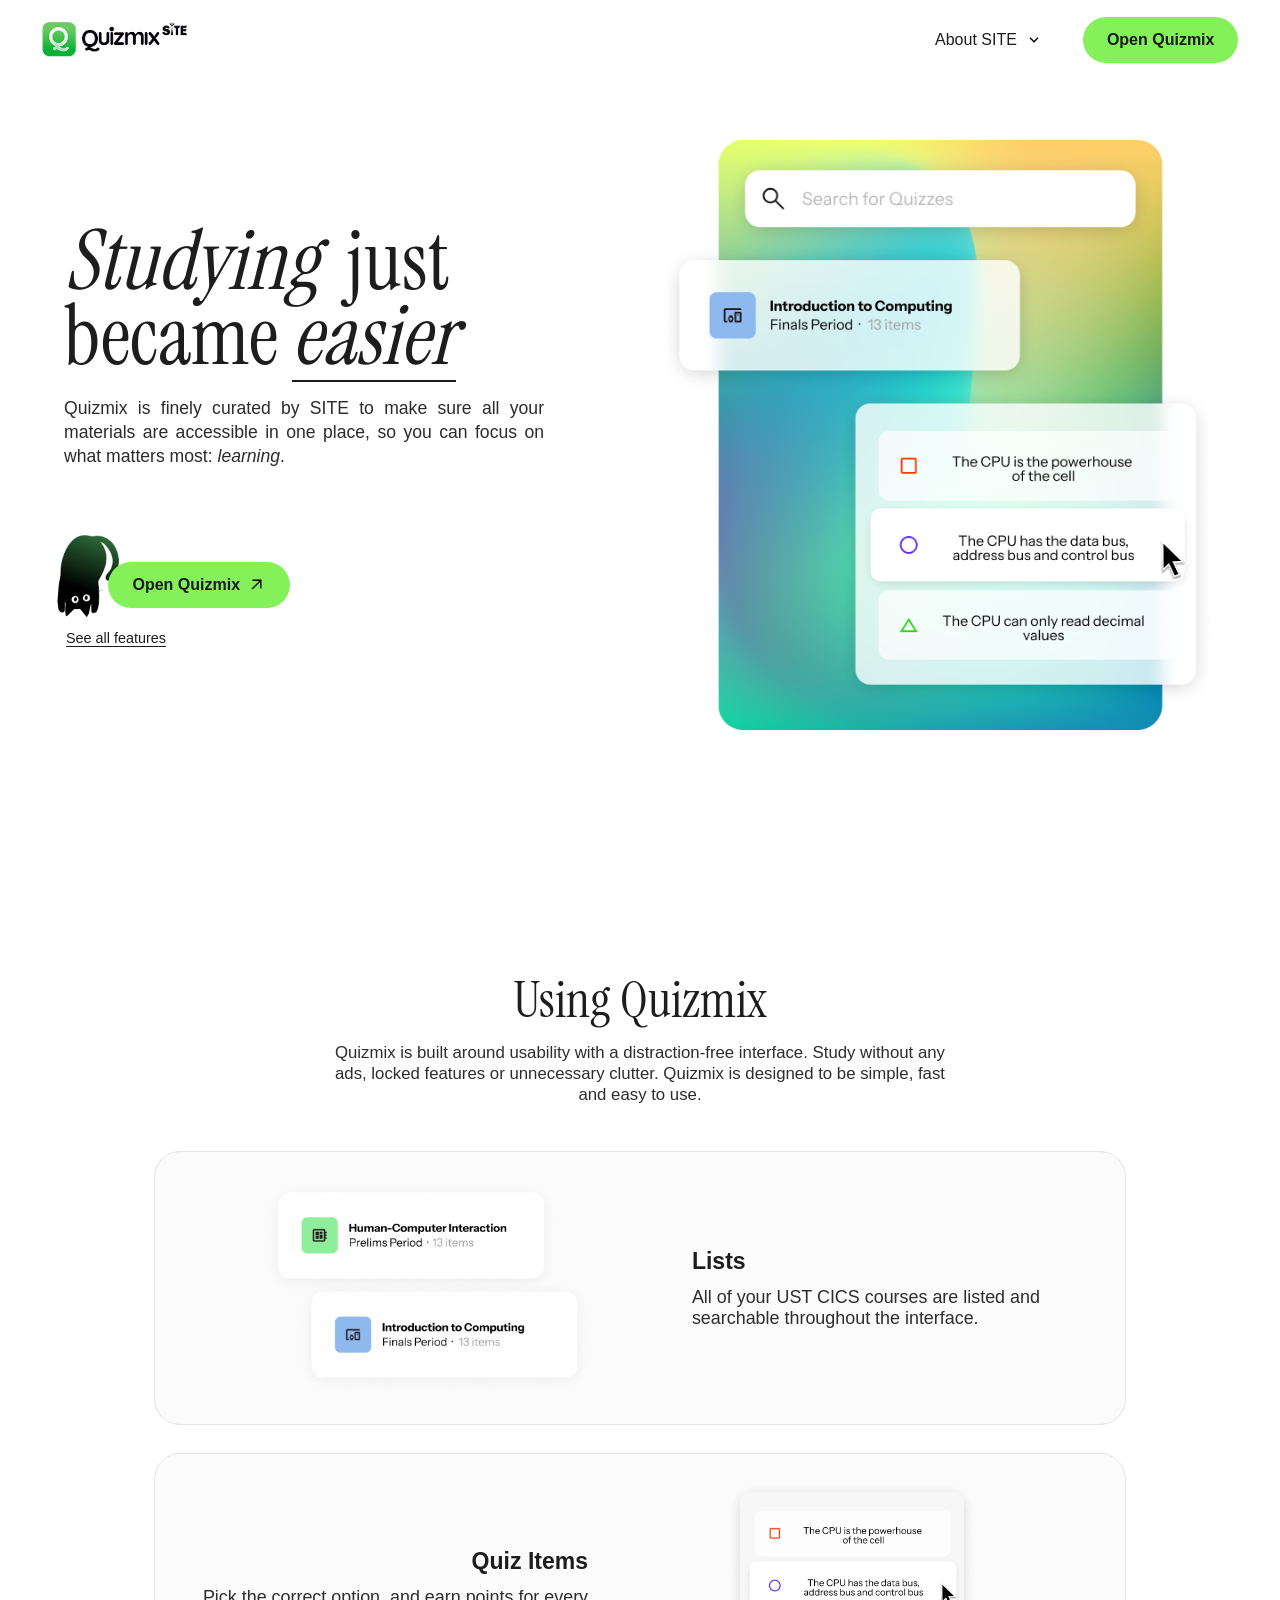
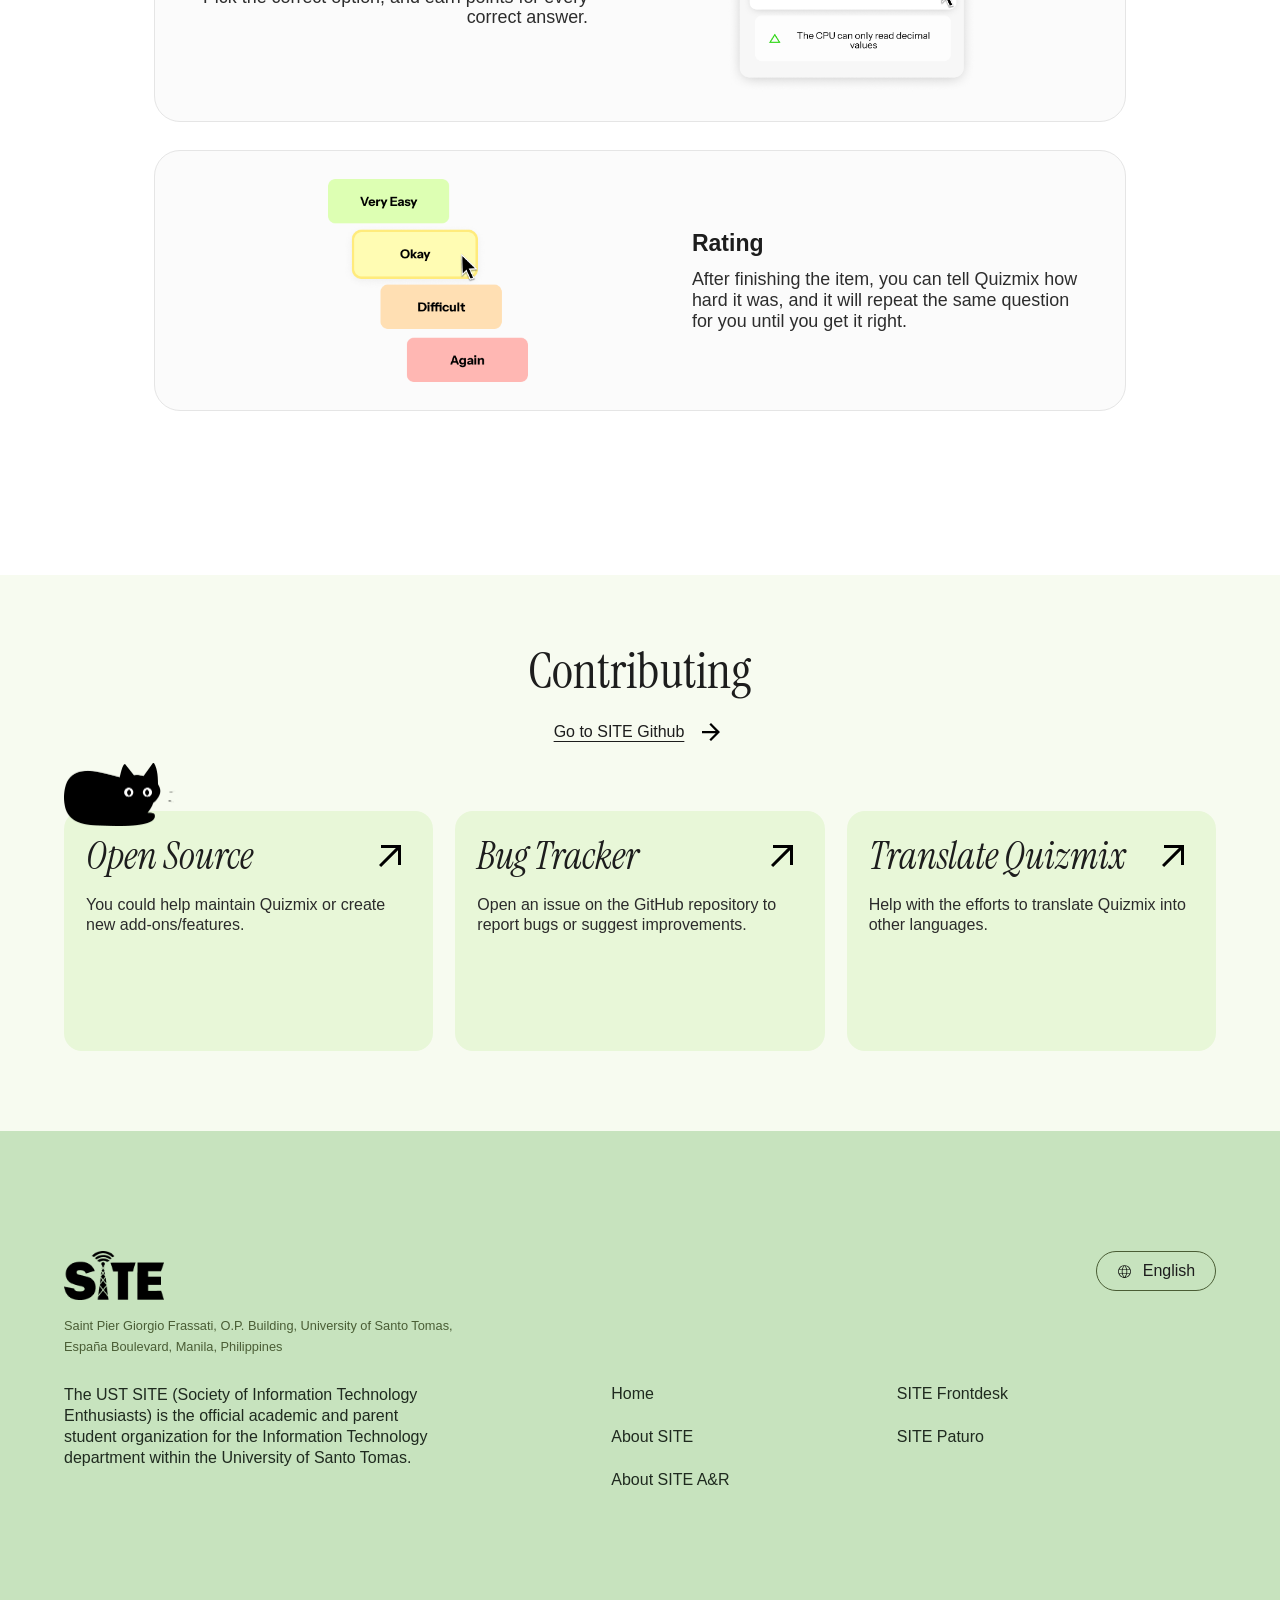
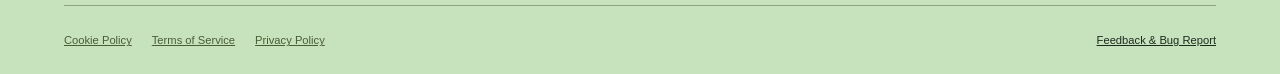
==== commit af668bcc: "Added a dropdown function To edit: everything" ====
--- a/index.html
+++ b/index.html
@@ -13,11 +13,24 @@
         </div>
 
         <div class="navbar-div">
-                <!--Change to dropdown-->
-                <a href="about.html">
-                    About SITE
-                    <img src="images/dropdown.svg" alt="arrow" id="button-arrow">
-                </a>
+                <div class="dropdown">
+                    <button class="dropbtn">
+                        About SITE
+                        <img src="images/dropdown.svg" alt="arrow" id="button-arrow">
+                    </button>
+                    <div class="dropdown-content">
+                        <a href="#">
+                            SITE
+                        </a>
+                        <a href="#">
+                            SITE A&R
+                        </a>
+                        <hr id="dropdown" style="width:80%; margin: auto;">
+                        <a href="#">
+                            <button class="open-qmix">Open Quizmix</button>
+                        </a>
+                    </div>
+                </div>
         </div>
 
         <div class="open-button">
--- a/css/index.css
+++ b/css/index.css
@@ -93,13 +93,80 @@
     margin-right: 20px;
 }
 
-.navbar-div a {
-    display: inline-flex;
-    align-items: center;
-    gap: 8px;
-    color: #1d1d1d;
-    text-decoration: none;
-    font-size: 1rem;
+/* Container needed to position the dropdown content */
+.dropdown {
+  position: relative;
+  display: inline-block;
+}
+
+/* Style the actual dropdown trigger button */
+/* Style the actual dropdown trigger button */
+.dropbtn {
+    background-color: #FFFFFF;
+    color: #1d1d1d;
+    padding: 12px 20px;
+    font-size: 16px;
+    border: none;
+    cursor: pointer;
+    border-radius: 4px;
+    display: inline-flex;    /* Keeps the button inline but enables layout rules */
+    align-items: center;     /* Centers text and arrow vertically */
+    gap: 8px;                /* Controls space between text and the arrow */
+}
+
+
+/* Dropdown Content (Hidden by Default) */
+.dropdown-content {
+  display: none;
+  position: absolute;
+  background-color: 
+  #ffffff;
+  min-width: 220px;
+  box-shadow: 0px 8px 16px 0px rgba(0,0,0,0.2);
+  z-index: 1;
+  border-radius: 4px;
+  margin-top: 12px;
+  padding-top: 10px;
+  padding-bottom: 10px; 
+  border-radius: 20px;
+}
+
+/* Style links inside the dropdown */
+.dropdown-content a {
+  color: #333333;
+  padding: 12px 16px;
+  text-decoration: none;
+  display: block;
+}
+
+/* Change color of dropdown links on hover */
+.dropdown-content a:hover {
+  background-color: #f1f1f136;
+}
+
+/* MAGIC TRICK: Show the dropdown menu on hover */
+.dropdown:hover .dropdown-content {
+  display: block;
+}
+
+/* Optional: Change the button color when the dropdown is active */
+.dropdown:hover .dropbtn {
+  background-color: rgb(229, 227, 227);
+}
+
+.dropdown.is-active .dropdown-content {
+  display: block;
+}
+.dropdown.is-active .dropbtn {
+  background-color: rgb(229, 227, 227);
+}
+
+.open-qmix{
+    border: 1px solid #000000;
+    border-radius: 999px;
+    padding: 14px 24px;
+    cursor: pointer;
+    color: #1a1a1a; 
 }
 
 .open-button{
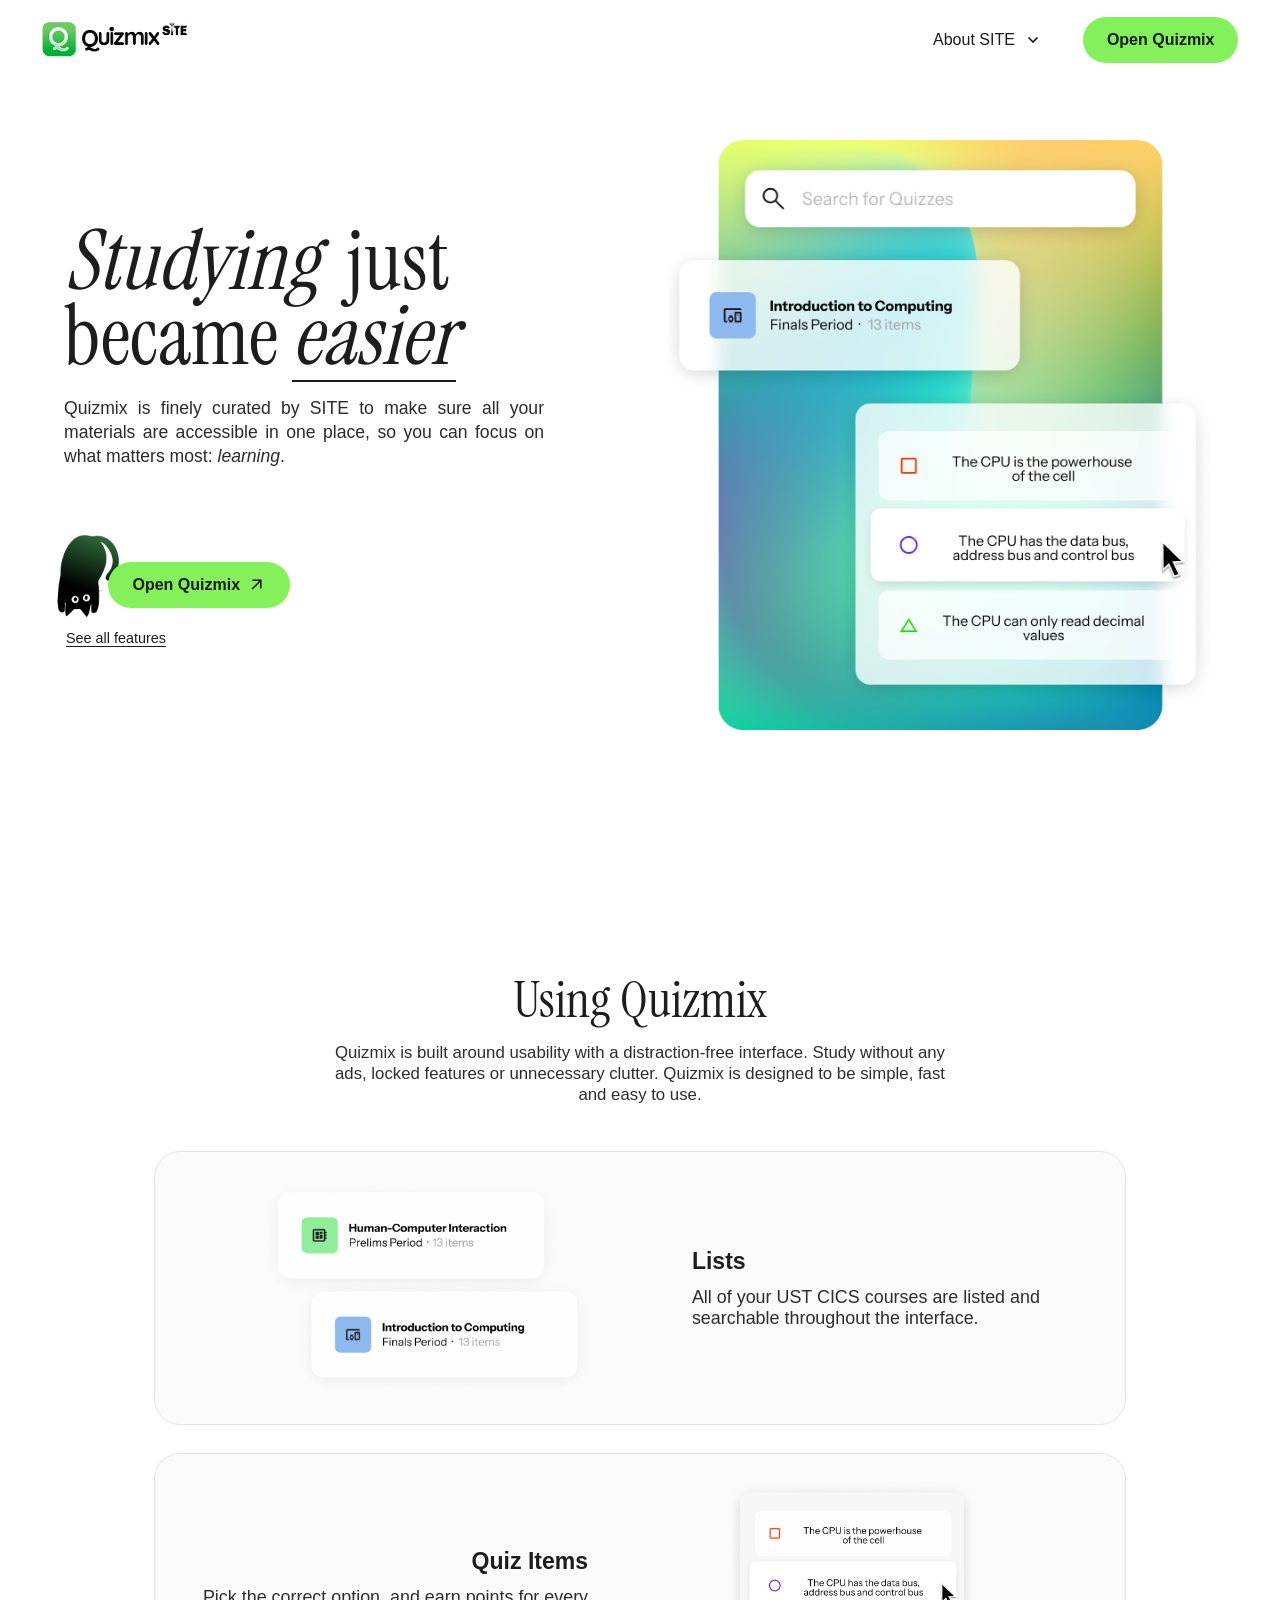
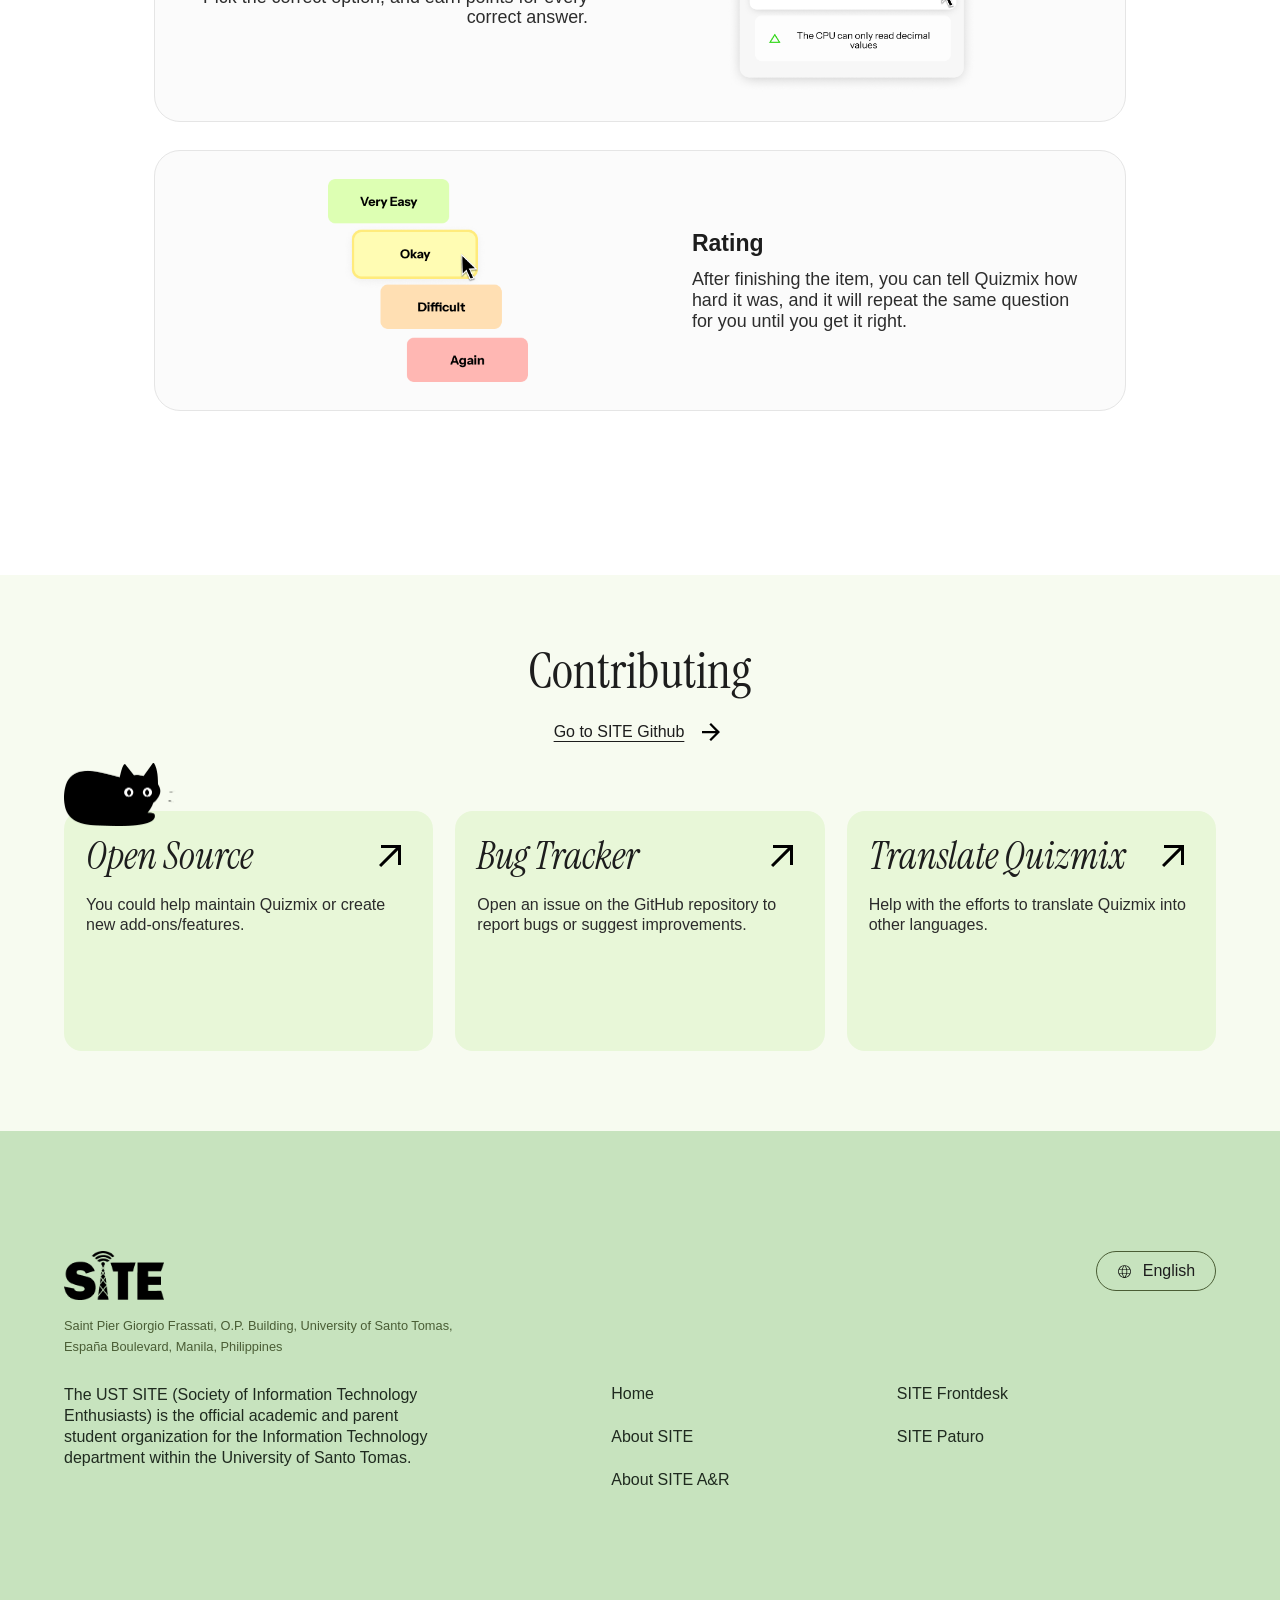
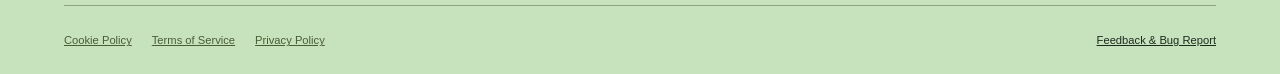
==== commit 96ee0432: "Refined the dropdown button" ====
--- a/index.html
+++ b/index.html
@@ -13,24 +13,26 @@
         </div>
 
         <div class="navbar-div">
-                <div class="dropdown">
-                    <button class="dropbtn">
-                        About SITE
-                        <img src="images/dropdown.svg" alt="arrow" id="button-arrow">
-                    </button>
-                    <div class="dropdown-content">
-                        <a href="#">
-                            SITE
-                        </a>
-                        <a href="#">
-                            SITE A&R
-                        </a>
-                        <hr id="dropdown" style="width:80%; margin: auto;">
-                        <a href="#">
-                            <button class="open-qmix">Open Quizmix</button>
-                        </a>
-                    </div>
-                </div>
+            <div class="dropdown">
+                <button class="dropbtn">
+                    About SITE
+                    <img src="images/dropdown.svg" alt="arrow" class="button-arrow">
+                </button>
+                <div class="dropdown-content">
+                    <a href="#">
+                        SITE
+                        <img src="images/right-arrow.svg" alt="arrow" class="link-arrow">
+                    </a>
+                    <a href="#">
+                        SITE A&R
+                        <img src="images/right-arrow.svg" alt="arrow" class="link-arrow">
+                    </a>
+                    <hr style="width: 85%; margin: 8px auto; border: 0; border-top: 1px solid #d1d1d1;">
+                    <a href="#" class="button-link">
+                        <button class="open-qmix">Open Quizmix</button>
+                    </a>
+                </div>
+            </div>
         </div>
 
         <div class="open-button">
--- a/css/index.css
+++ b/css/index.css
@@ -95,79 +95,102 @@
 
 /* Container needed to position the dropdown content */
 .dropdown {
-  position: relative;
-  display: inline-block;
-}
-
-/* Style the actual dropdown trigger button */
+    position: relative;
+    display: inline-block;
+}
+
 /* Style the actual dropdown trigger button */
 .dropbtn {
-    background-color: #FFFFFF;
+    background-color: transparent;
     color: #1d1d1d;
     padding: 12px 20px;
     font-size: 16px;
     border: none;
     cursor: pointer;
-    border-radius: 4px;
-    display: inline-flex;    /* Keeps the button inline but enables layout rules */
-    align-items: center;     /* Centers text and arrow vertically */
-    gap: 8px;                /* Controls space between text and the arrow */
-}
-
-
-/* Dropdown Content (Hidden by Default) */
+    border-radius: 20px;
+    display: inline-flex;    
+    align-items: center;     
+    gap: 8px;                
+}
+
+/* Dropdown Content Box */
 .dropdown-content {
-  display: none;
-  position: absolute;
-  background-color: 
-  #ffffff;
-  min-width: 220px;
-  box-shadow: 0px 8px 16px 0px rgba(0,0,0,0.2);
-  z-index: 1;
-  border-radius: 4px;
-  margin-top: 12px;
-  padding-top: 10px;
-  padding-bottom: 10px; 
-  border-radius: 20px;
+    display: none;             /* Hidden by default */
+    position: absolute;
+    background-color: #f1f1f1; /* Match the soft gray layout */
+    min-width: 180px;
+    box-shadow: 0px 4px 12px rgba(0,0,0,0.08); 
+    z-index: 1;
+    margin-top: 12px;
+    padding: 16px 0px;           
+    border-radius: 24px;         
 }
 
 /* Style links inside the dropdown */
 .dropdown-content a {
-  color: #333333;
-  padding: 12px 16px;
-  text-decoration: none;
-  display: block;
-}
-
-/* Change color of dropdown links on hover */
+    color: #1d1d1d;
+    font-weight: 500;
+    padding: 10px 24px;
+    text-decoration: none;
+    display: flex;             /* Align text and arrows horizontally */
+    align-items: center;
+    gap: 8px;                    
+}
+
+/* Hover effect for text link rows */
 .dropdown-content a:hover {
-  background-color: #f1f1f136;
-}
-
-/* MAGIC TRICK: Show the dropdown menu on hover */
+    background-color: rgba(0, 0, 0, 0.04);
+}
+
+/* Specific styling for the link wrapping the button */
+.dropdown-content a.button-link {
+    display: flex;
+    justify-content: center;     /* Centers the pill button completely */
+    padding: 8px 16px 0px 16px;  /* Resets standard link padding */
+}
+
+.dropdown-content a.button-link:hover {
+    background-color: transparent; /* Prevents row highlight behind button */
+}
+
+/* Bottom Pill Button styling */
+.open-qmix {
+    background-color: transparent;
+    border: 1px solid #1d1d1d;
+    border-radius: 999px;
+    padding: 12px 0px;
+    width: 100%;               
+    cursor: pointer;
+    color: #1d1d1d; 
+    font-size: 15px;
+    font-weight: 500;
+    transition: background 0.2s;
+}
+
+.open-qmix:hover {
+    background-color: rgba(0, 0, 0, 0.05);
+}
+
+/* --- THE HOVER & ACTIVE TRIGGERS (WHAT BROKE) --- */
+
+/* Show the dropdown menu on hover */
 .dropdown:hover .dropdown-content {
-  display: block;
-}
-
-/* Optional: Change the button color when the dropdown is active */
+    display: block;
+}
+
+/* Change the button color when the dropdown is hovered */
 .dropdown:hover .dropbtn {
-  background-color: rgb(229, 227, 227);
-}
-
+    background-color: transparent;
+}
+
+/* JavaScript State Triggers (if you are using the JS toggle script) */
 .dropdown.is-active .dropdown-content {
-  display: block;
+    display: block;
 }
 .dropdown.is-active .dropbtn {
-  background-color: rgb(229, 227, 227);
-}
-
-.open-qmix{
-    border: 1px solid #000000;
-    border-radius: 999px;
-    padding: 14px 24px;
-    cursor: pointer;
-    color: #1a1a1a; 
-}
+    background-color: transparent;
+}
+
 
 .open-button{
     margin-right: 2%;
